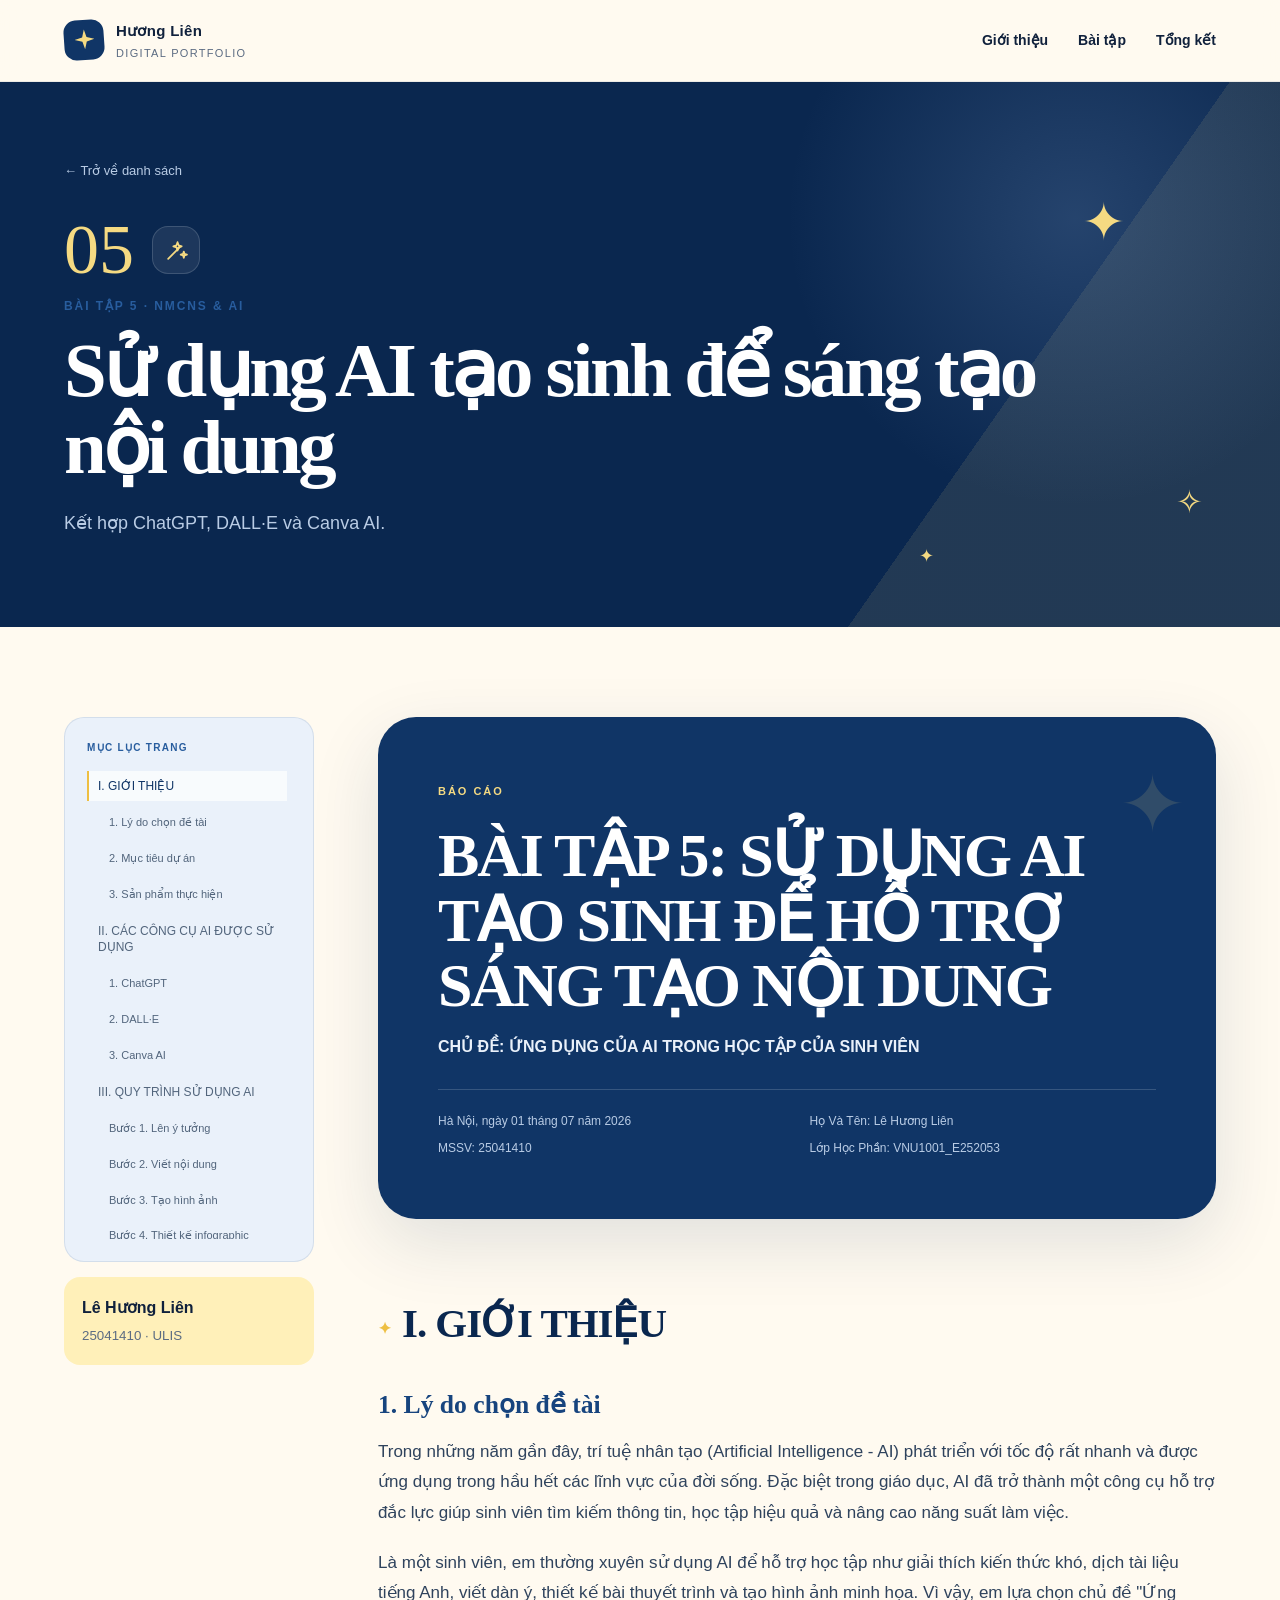
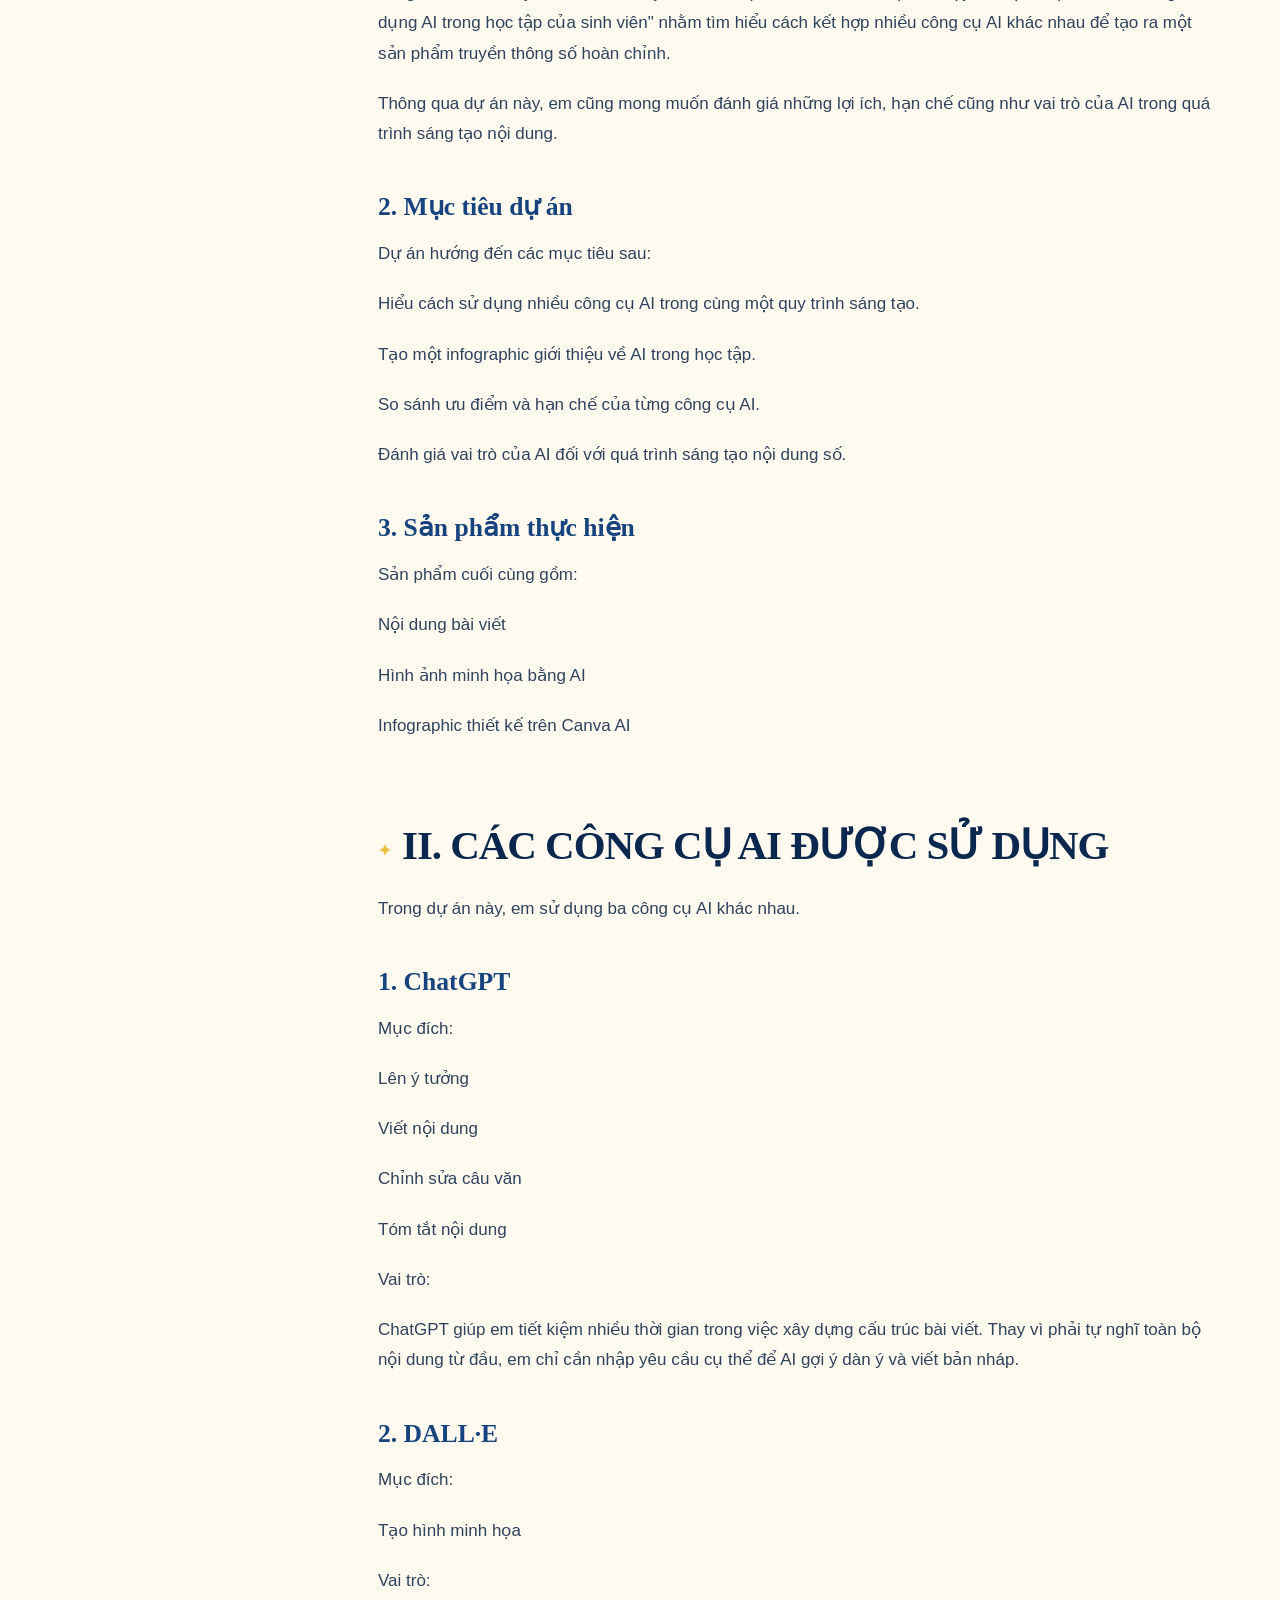
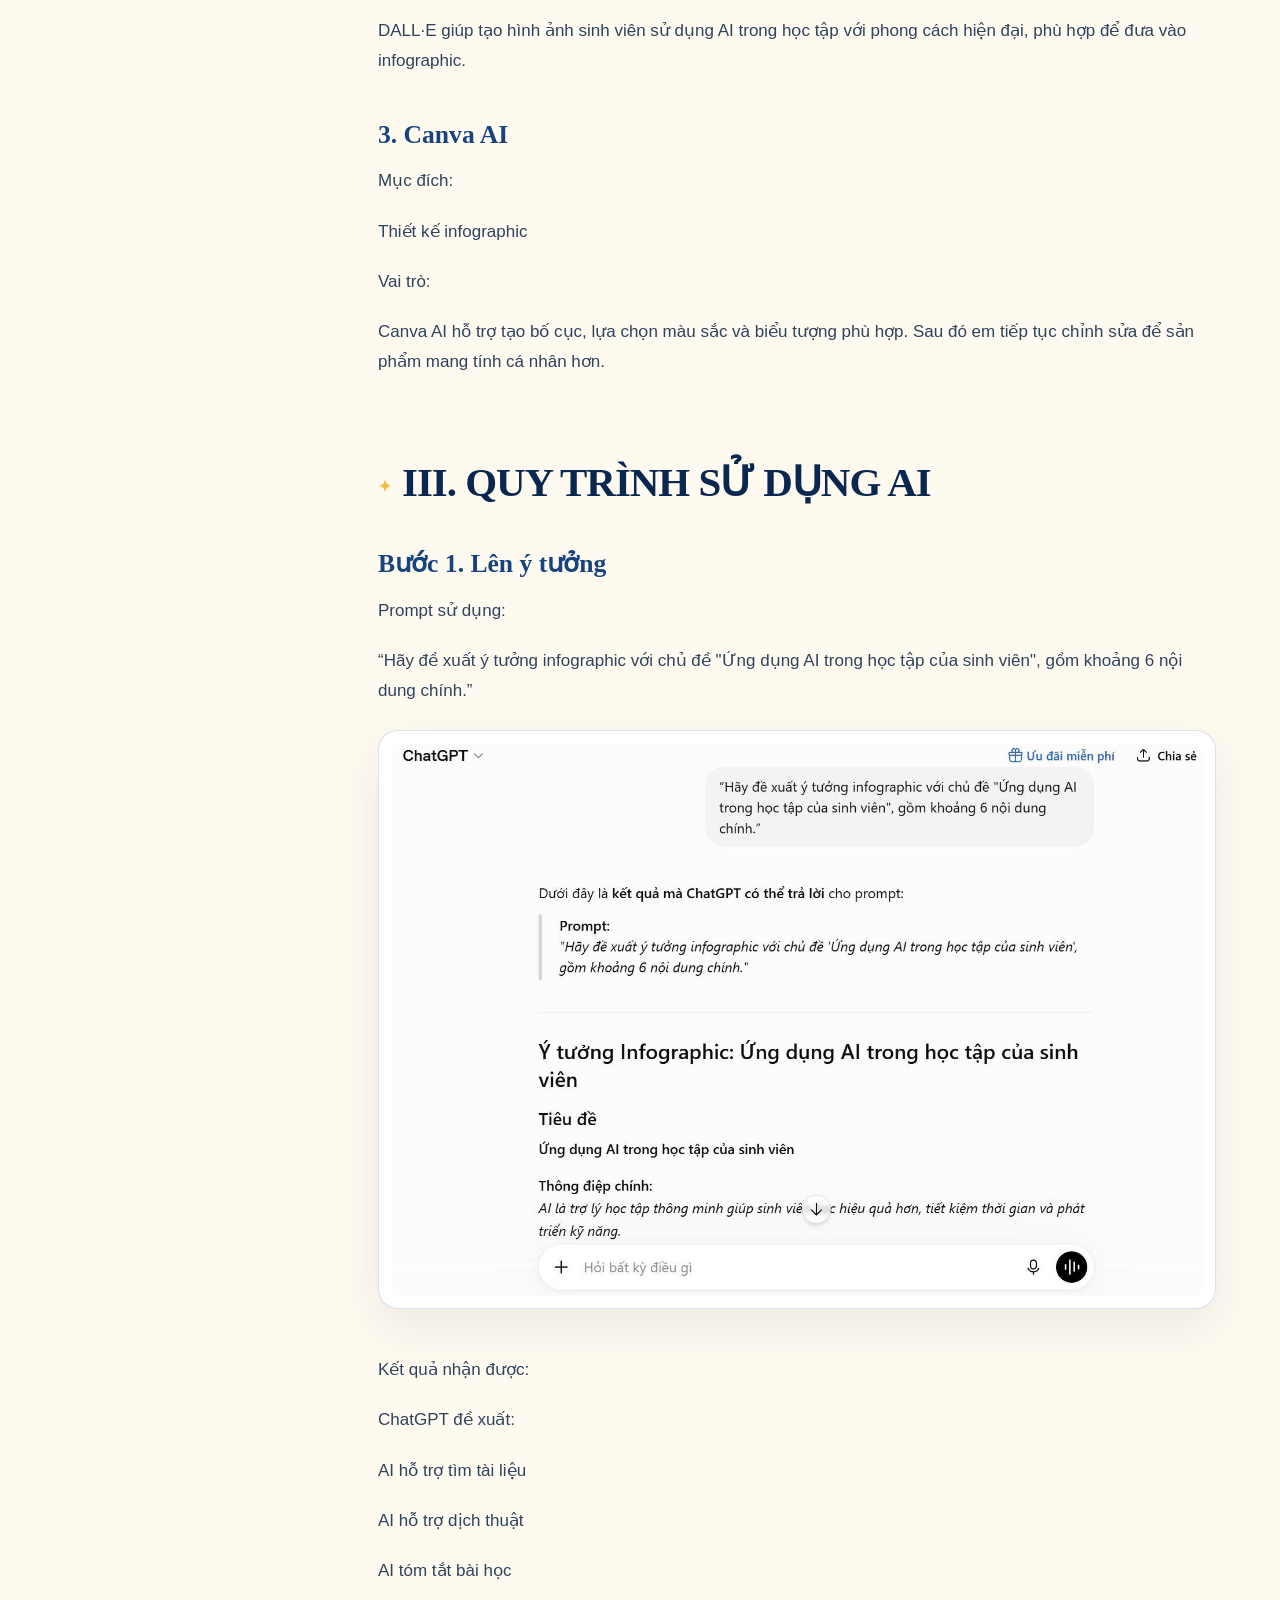
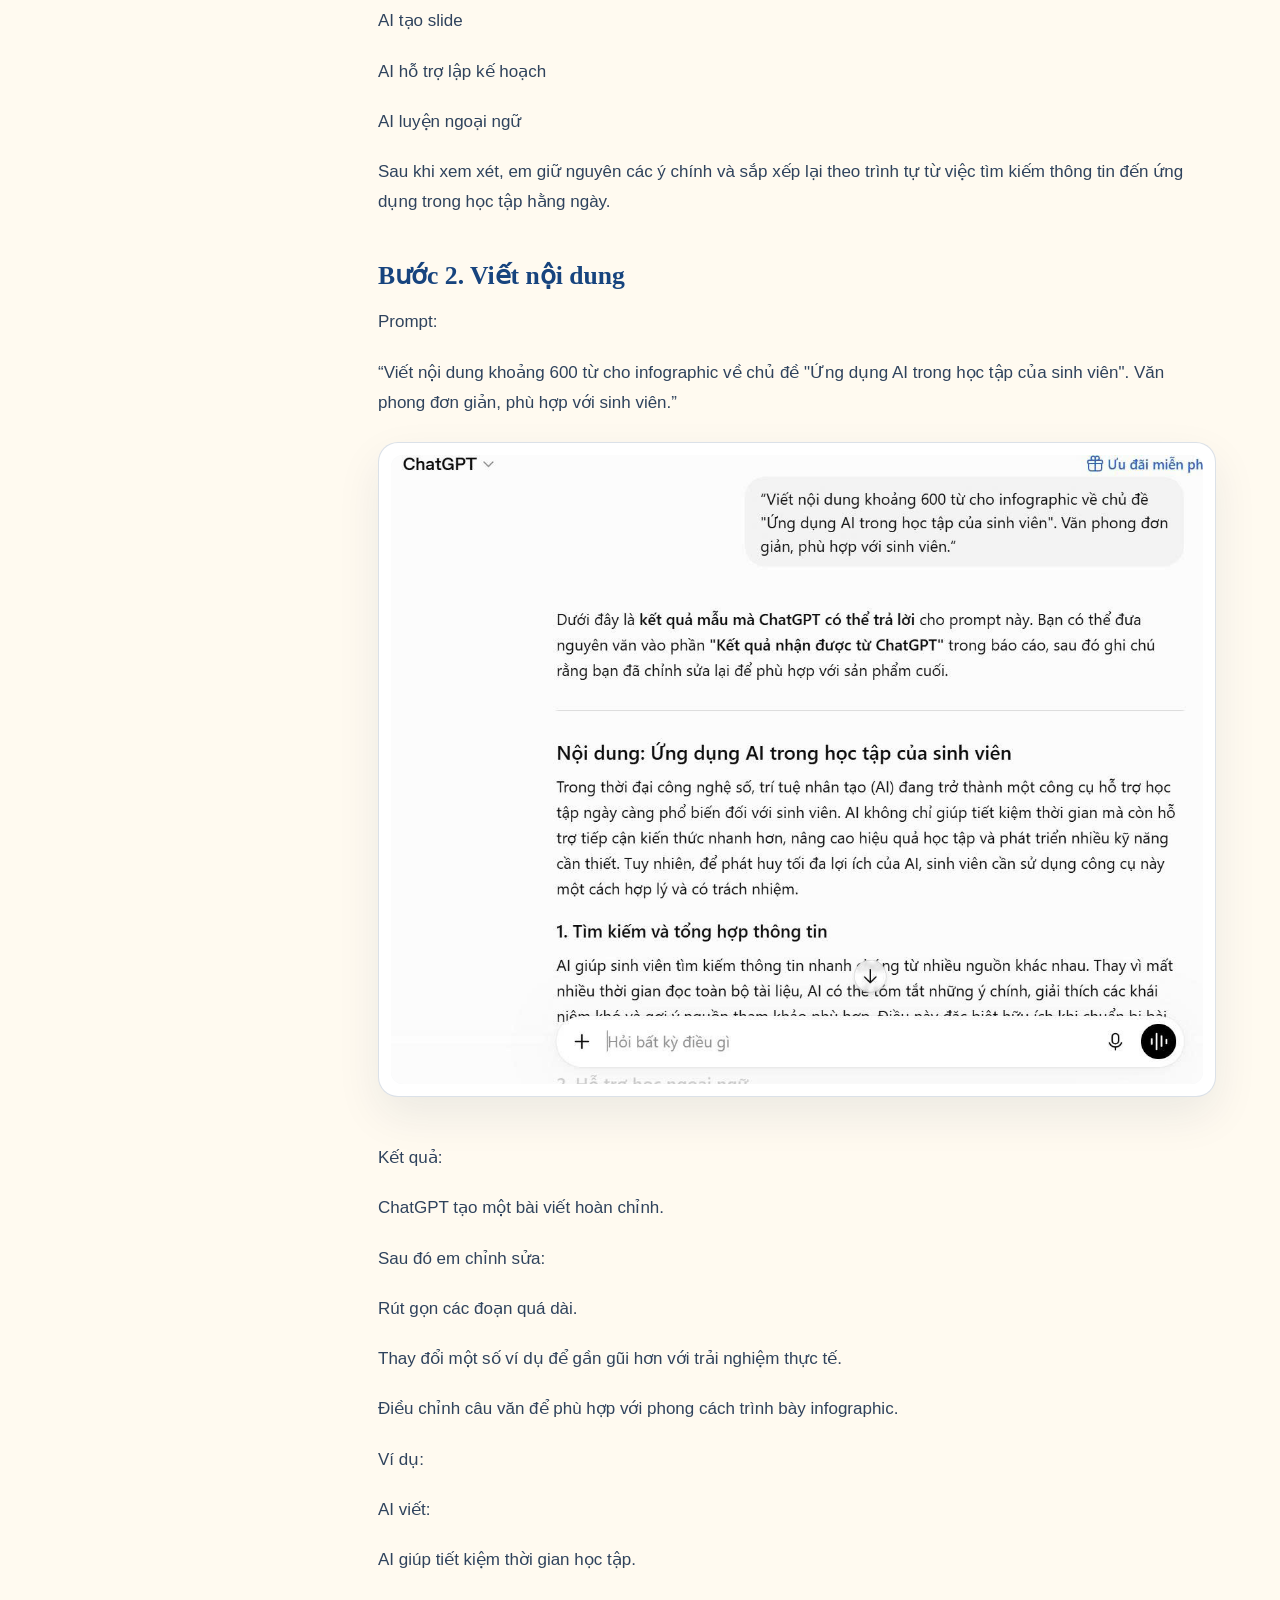
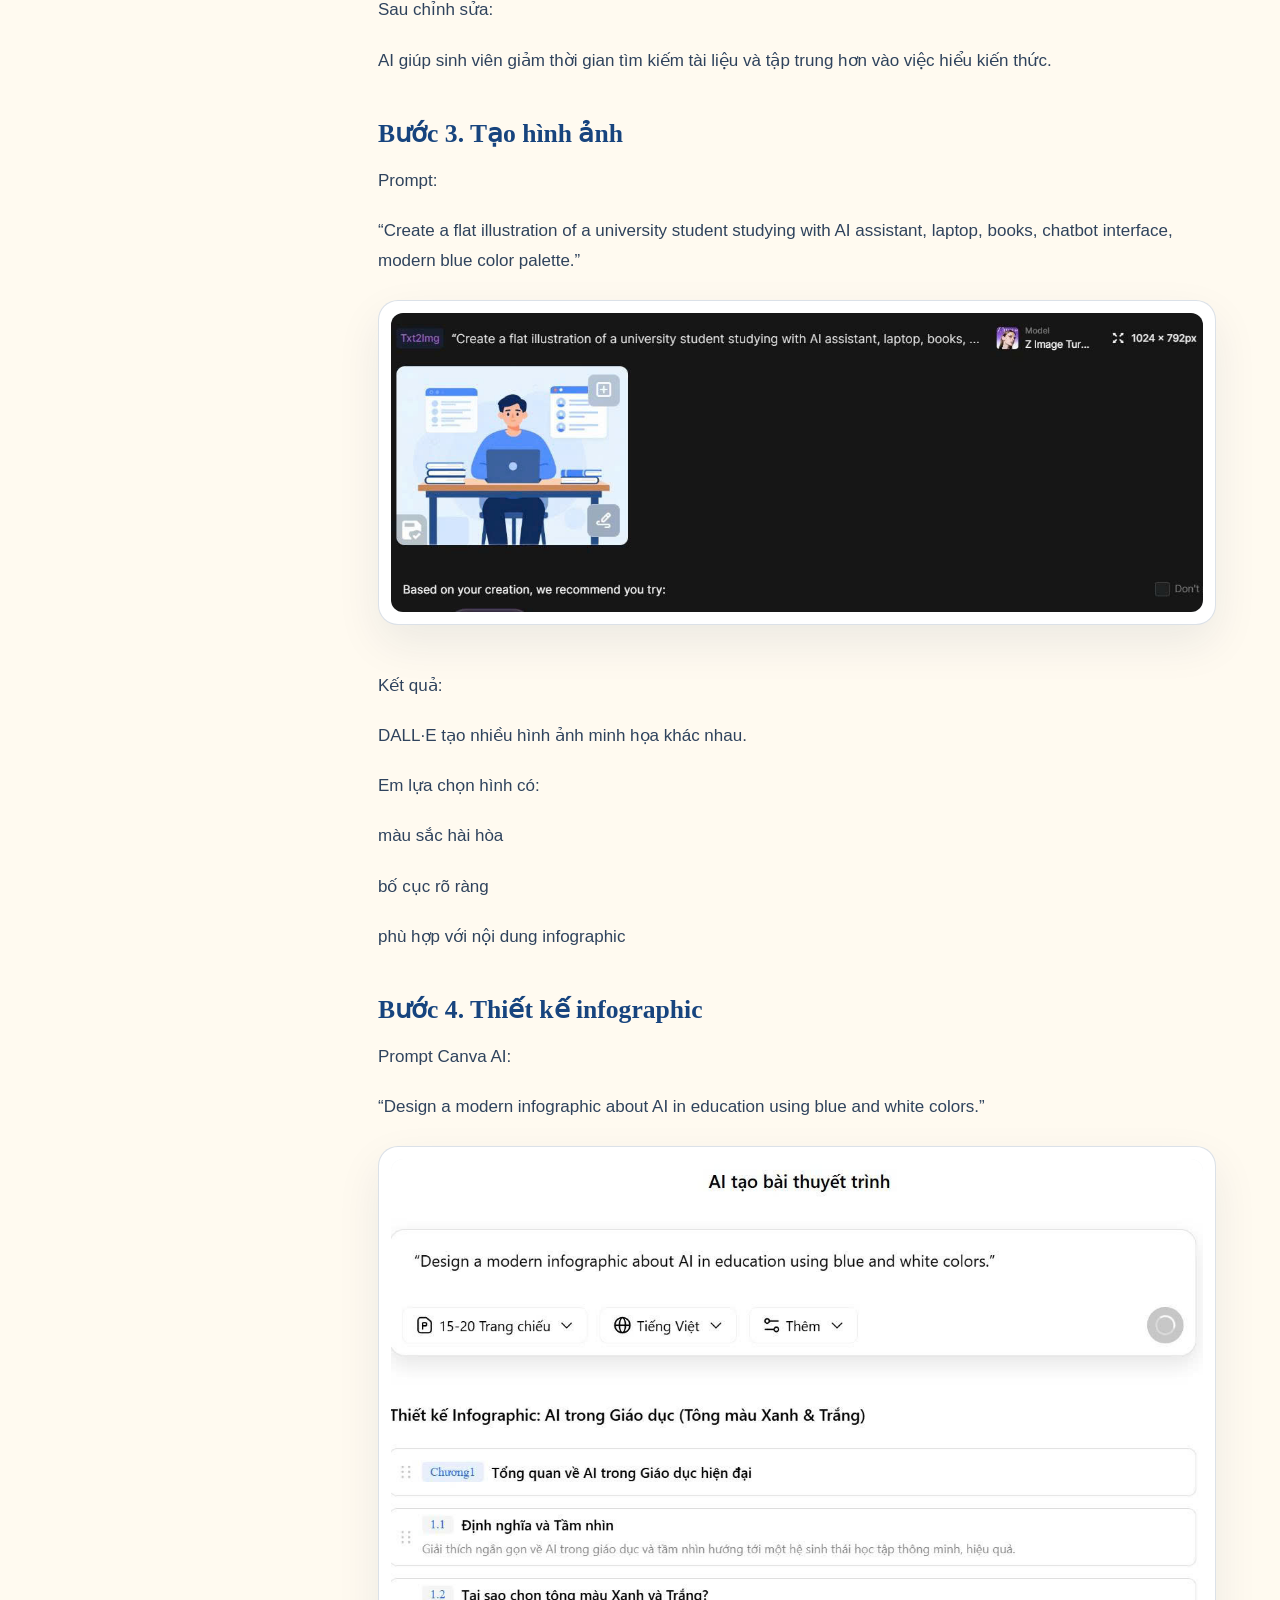
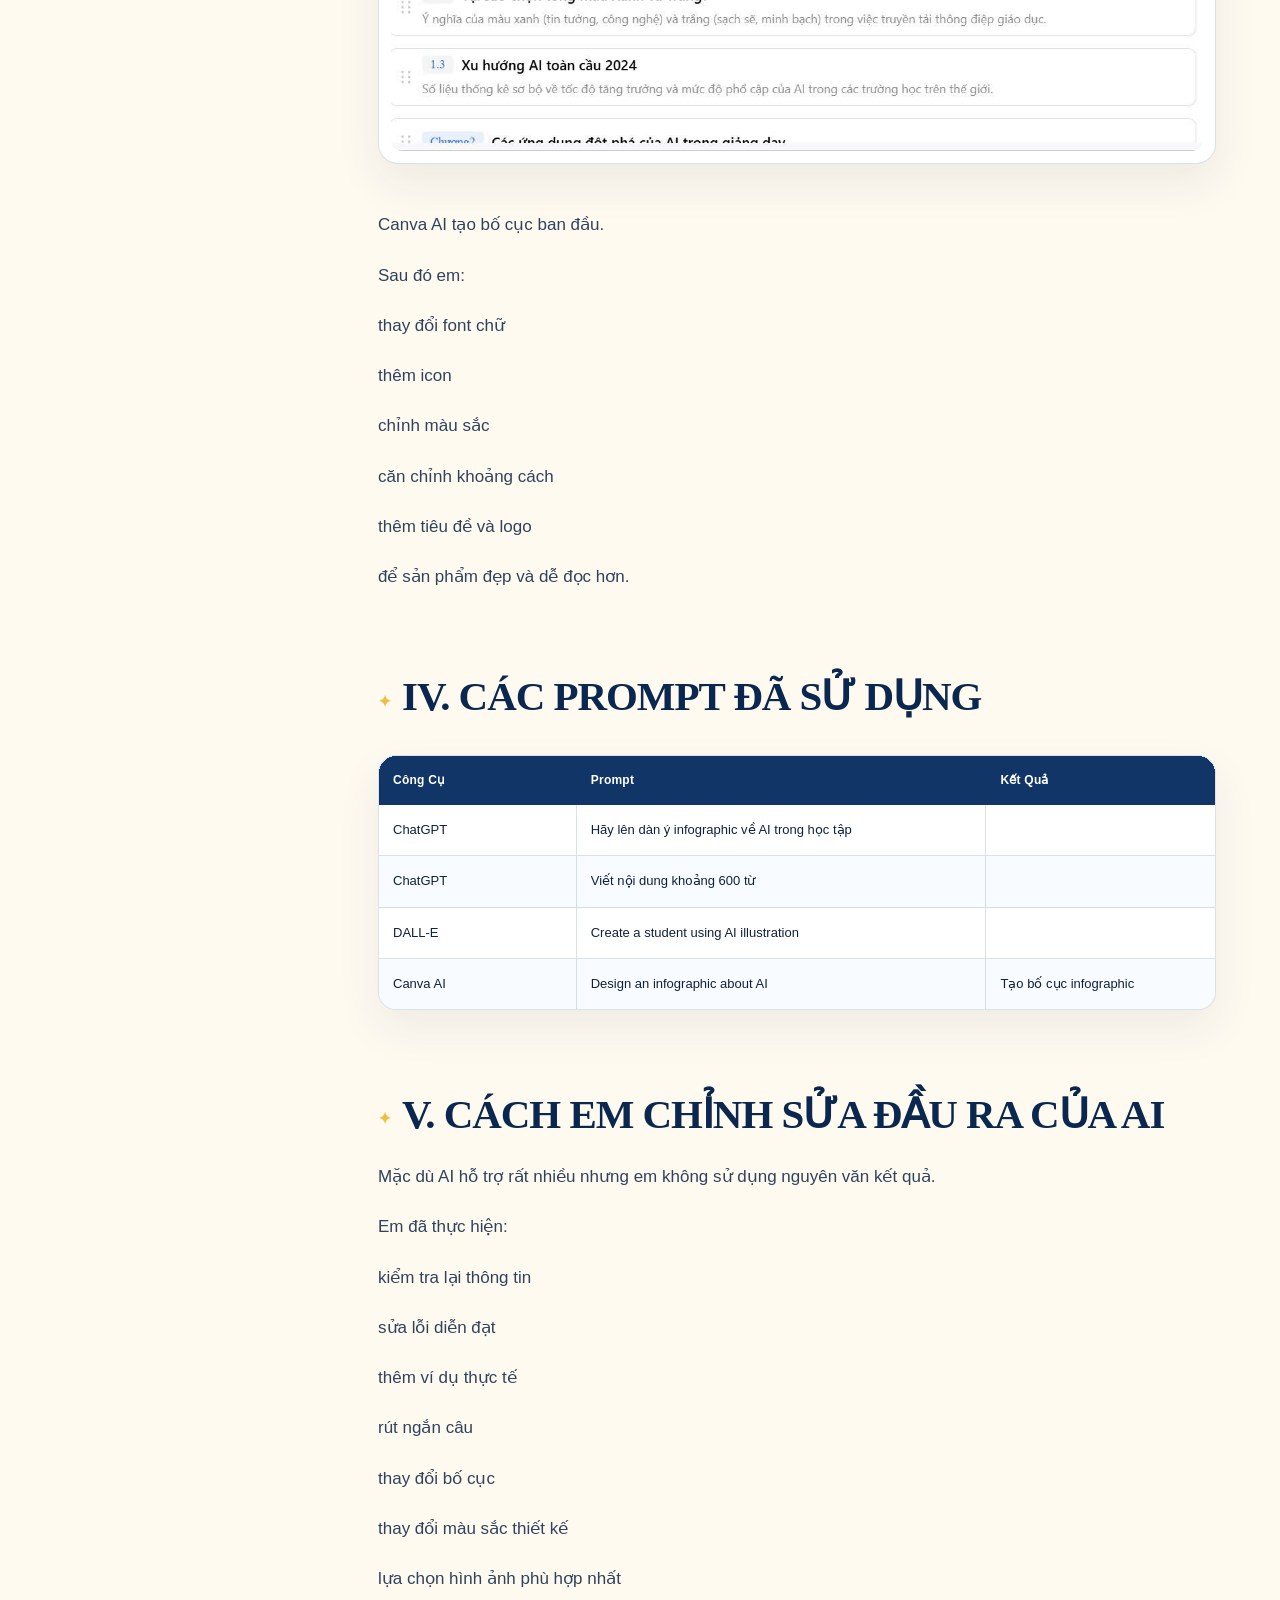
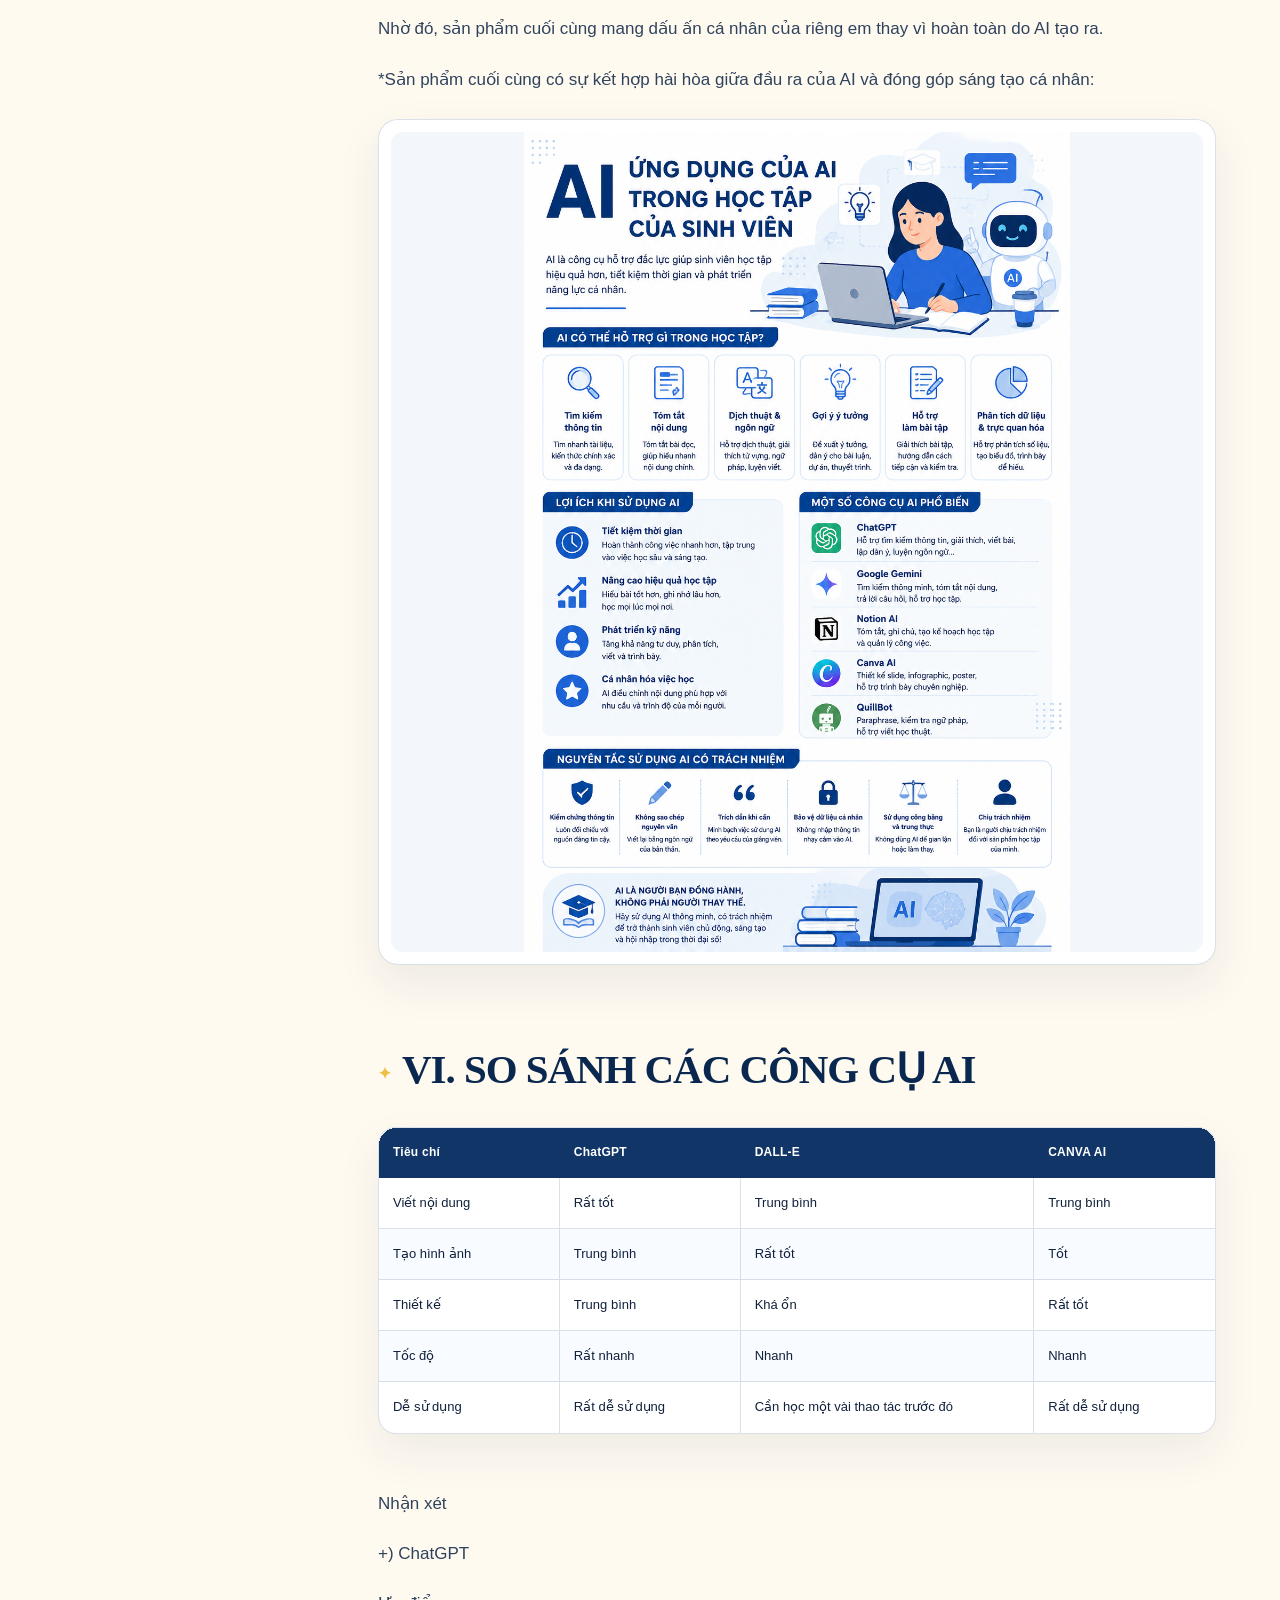
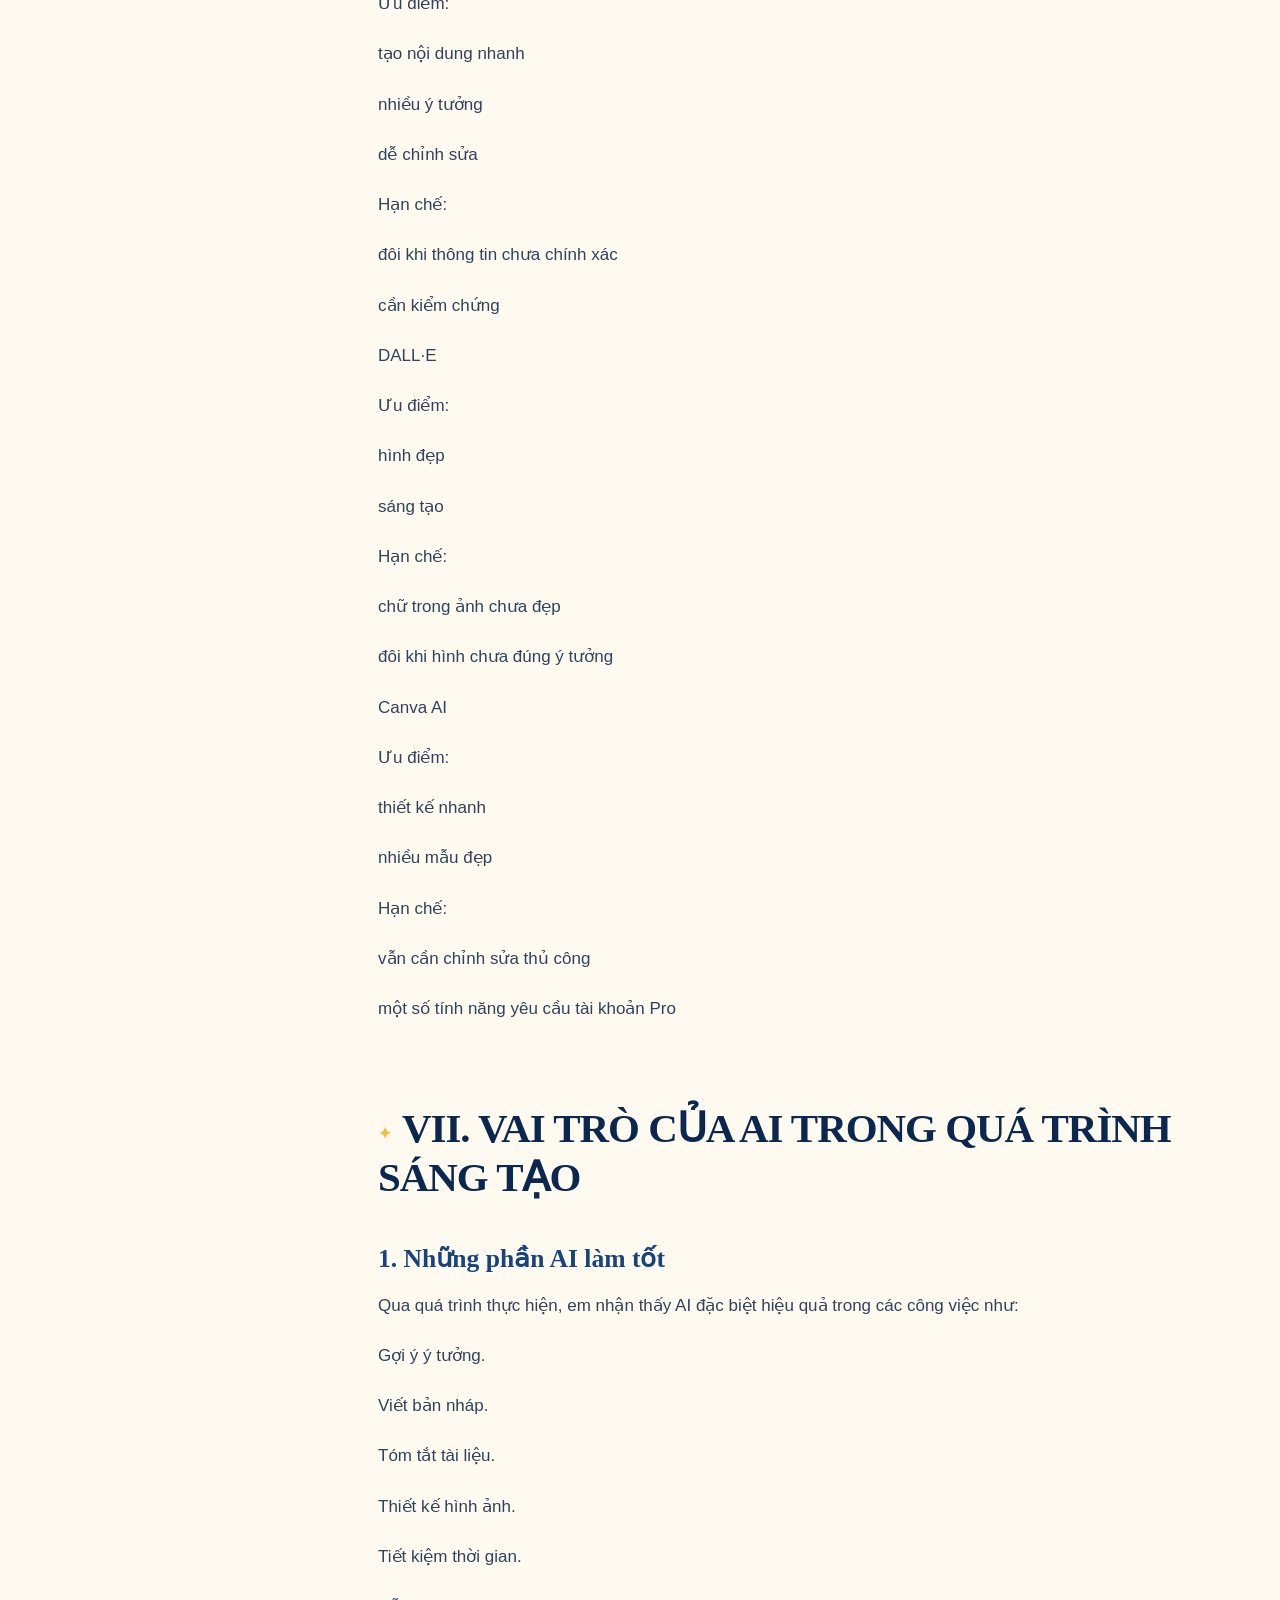
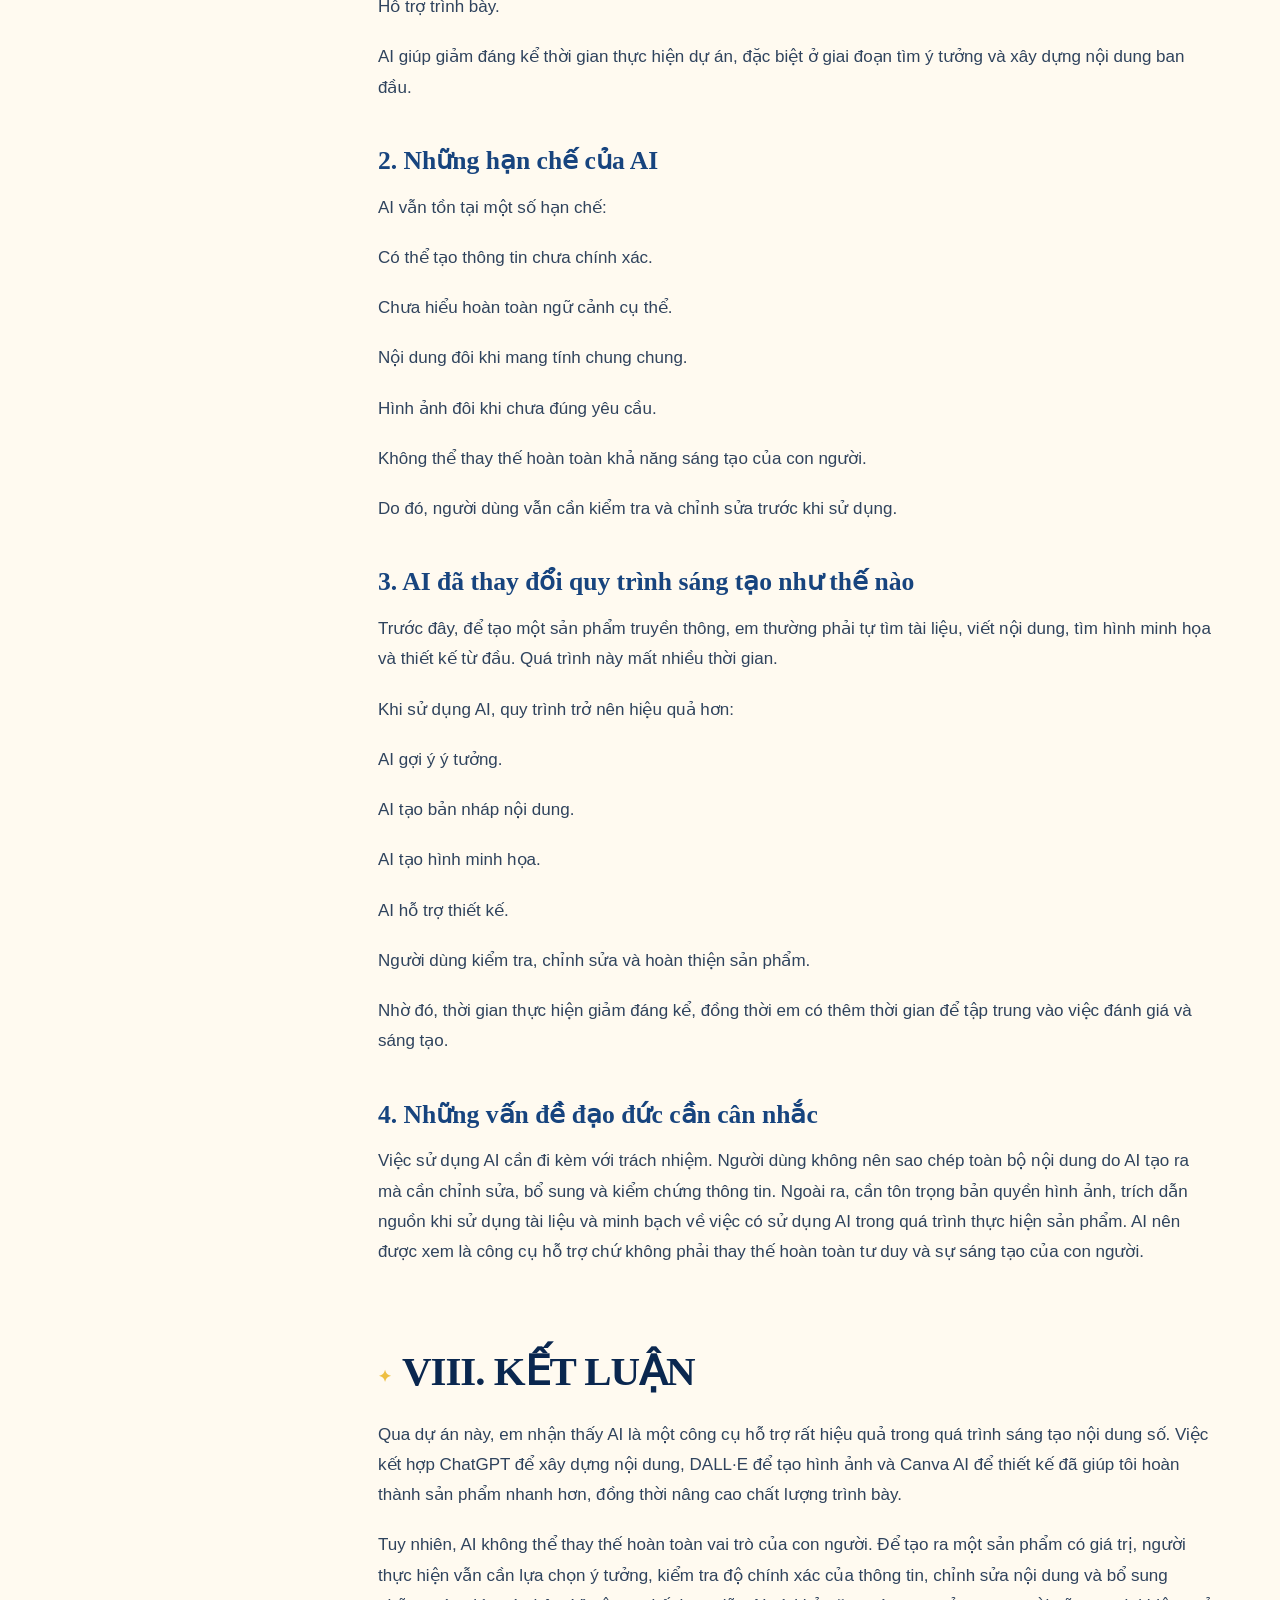
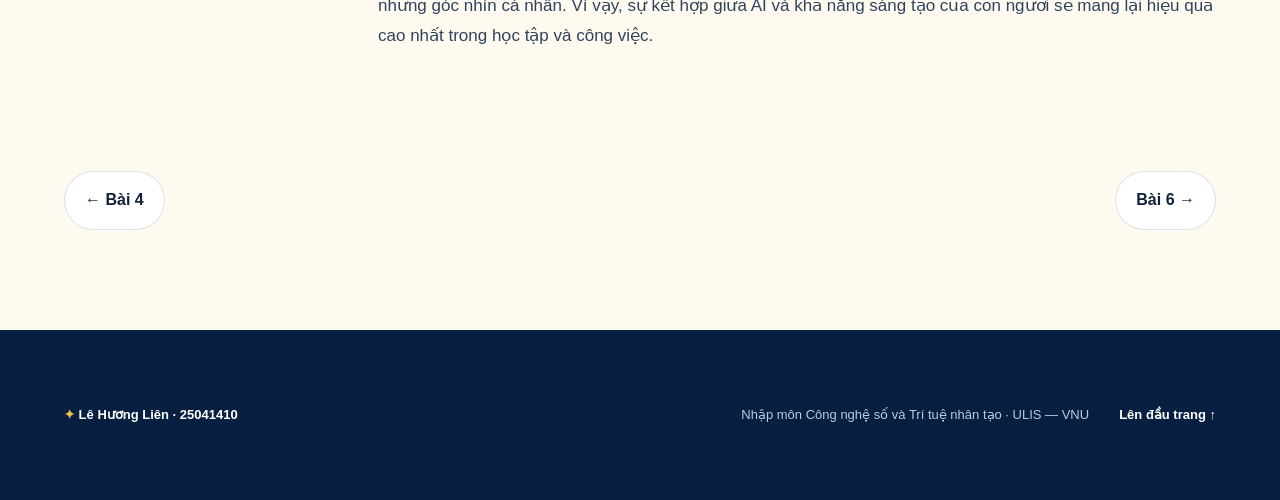
==== bai-5.html @ 641a216c "first commit" ====
<!doctype html>
<html lang="vi">
<head>
  <meta charset="UTF-8">
  <meta name="viewport" content="width=device-width, initial-scale=1.0">
  <meta name="theme-color" content="#123a72">
  <meta name="description" content="Portfolio môn Nhập môn Công nghệ số và Trí tuệ nhân tạo của Lê Hương Liên.">
  <link rel="icon" href="assets/images/favicon.svg" type="image/svg+xml">
  <script>document.documentElement.classList.add("js")</script>
  <link rel="stylesheet" href="assets/css/styles.css">
  <title>Bài 5 · Sử dụng AI tạo sinh để sáng tạo nội dung</title>
</head>
<body id="top" class="assignment-5">
<div class="reading-progress" aria-hidden="true"></div>

<header class="site-header">
  <a class="brand" href="index.html" aria-label="Về trang chủ">
    <span class="brand-mark" aria-hidden="true"><svg viewBox="0 0 48 48"><path d="M24 3 28.2 17.8 43 22l-14.8 4.2L24 41l-4.2-14.8L5 22l14.8-4.2L24 3Z"/><circle cx="24" cy="22" r="4"/></svg></span>
    <span><strong>Hương Liên</strong><small>Digital Portfolio</small></span>
  </a>
  <nav class="main-nav" aria-label="Điều hướng chính">
    <a href="index.html#about">Giới thiệu</a>
    <a href="index.html#assignments">Bài tập</a>
    <a href="index.html#reflection">Tổng kết</a>
  </nav>
  <button class="menu-button" aria-expanded="false" aria-label="Mở menu"><span></span><span></span></button>
</header>

<main class="assignment-page">
  <section class="assignment-hero section-pad">
    <div class="assignment-hero-copy reveal">
      <a class="back-link" href="index.html#assignments">← Trở về danh sách</a>
      <div class="assignment-index"><span>05</span><div class="card-icon"><svg viewBox="0 0 24 24" aria-hidden="true"><path d="m4 20 11-11"/><path d="m13 4 1 3 3 1-3 1-1 3-1-3-3-1 3-1 1-3ZM19 13l.7 2.3L22 16l-2.3.7L19 19l-.7-2.3L16 16l2.3-.7L19 13Z"/></svg></div></div>
      <p class="eyebrow">Bài tập 5 · NMCNS &amp; AI</p>
      <h1>Sử dụng AI tạo sinh để sáng tạo nội dung</h1>
      <p>Kết hợp ChatGPT, DALL·E và Canva AI.</p>
    </div>
    <div class="assignment-decor" aria-hidden="true"><span>✦</span><span>✧</span><span>✦</span></div>
  </section>
  <div class="report-layout section-pad">
    <aside class="report-sidebar reveal">
      <div class="toc-card"><p>Mục lục trang</p><nav class="page-toc" aria-label="Mục lục bài báo cáo"></nav></div>
      <div class="student-card"><span>Lê Hương Liên</span><small>25041410 · ULIS</small></div>
    </aside>
    <article class="report"><header class="report-cover reveal">
<span class="report-eyebrow">BÁO CÁO</span>
<h1>BÀI TẬP 5: SỬ DỤNG AI TẠO SINH ĐỂ HỖ TRỢ SÁNG TẠO NỘI DUNG</h1>
<p class="report-subtitle">CHỦ ĐỀ: ỨNG DỤNG CỦA AI TRONG HỌC TẬP CỦA SINH VIÊN</p>
<div class="report-meta">
<span>Hà Nội, ngày 01 tháng 07 năm 2026</span>
<span>Họ Và Tên: Lê Hương Liên</span>
<span>MSSV: 25041410</span>
<span>Lớp Học Phần: VNU1001_E252053</span>
</div>
</header>
<h2 id="i-gioi-thieu" class="report-heading">I. GIỚI THIỆU</h2>
<h3 id="1-ly-do-chon-e-tai" class="report-heading">1. Lý do chọn đề tài</h3>
<p class="report-paragraph">Trong những năm gần đây, trí tuệ nhân tạo (Artificial Intelligence - AI) phát triển với tốc độ rất nhanh và được ứng dụng trong hầu hết các lĩnh vực của đời sống. Đặc biệt trong giáo dục, AI đã trở thành một công cụ hỗ trợ đắc lực giúp sinh viên tìm kiếm thông tin, học tập hiệu quả và nâng cao năng suất làm việc.</p>
<p class="report-paragraph">Là một sinh viên, em thường xuyên sử dụng AI để hỗ trợ học tập như giải thích kiến thức khó, dịch tài liệu tiếng Anh, viết dàn ý, thiết kế bài thuyết trình và tạo hình ảnh minh họa. Vì vậy, em lựa chọn chủ đề &quot;Ứng dụng AI trong học tập của sinh viên&quot; nhằm tìm hiểu cách kết hợp nhiều công cụ AI khác nhau để tạo ra một sản phẩm truyền thông số hoàn chỉnh.</p>
<p class="report-paragraph">Thông qua dự án này, em cũng mong muốn đánh giá những lợi ích, hạn chế cũng như vai trò của AI trong quá trình sáng tạo nội dung.</p>
<h3 id="2-muc-tieu-du-an" class="report-heading">2. Mục tiêu dự án</h3>
<p class="report-paragraph">Dự án hướng đến các mục tiêu sau:</p>
<p class="report-paragraph">Hiểu cách sử dụng nhiều công cụ AI trong cùng một quy trình sáng tạo.</p>
<p class="report-paragraph">Tạo một infographic giới thiệu về AI trong học tập.</p>
<p class="report-paragraph">So sánh ưu điểm và hạn chế của từng công cụ AI.</p>
<p class="report-paragraph">Đánh giá vai trò của AI đối với quá trình sáng tạo nội dung số.</p>
<h3 id="3-san-pham-thuc-hien" class="report-heading">3. Sản phẩm thực hiện</h3>
<p class="report-paragraph">Sản phẩm cuối cùng gồm:</p>
<p class="report-paragraph">Nội dung bài viết</p>
<p class="report-paragraph">Hình ảnh minh họa bằng AI</p>
<p class="report-paragraph">Infographic thiết kế trên Canva AI</p>
<h2 id="ii-cac-cong-cu-ai-uoc-su-dung" class="report-heading">II. CÁC CÔNG CỤ AI ĐƯỢC SỬ DỤNG</h2>
<p class="report-paragraph">Trong dự án này, em sử dụng ba công cụ AI khác nhau.</p>
<h3 id="1-chatgpt" class="report-heading">1. ChatGPT</h3>
<p class="report-paragraph">Mục đích:</p>
<p class="report-paragraph">Lên ý tưởng</p>
<p class="report-paragraph">Viết nội dung</p>
<p class="report-paragraph">Chỉnh sửa câu văn</p>
<p class="report-paragraph">Tóm tắt nội dung</p>
<p class="report-paragraph">Vai trò:</p>
<p class="report-paragraph">ChatGPT giúp em tiết kiệm nhiều thời gian trong việc xây dựng cấu trúc bài viết. Thay vì phải tự nghĩ toàn bộ nội dung từ đầu, em chỉ cần nhập yêu cầu cụ thể để AI gợi ý dàn ý và viết bản nháp.</p>
<h3 id="2-dall-e" class="report-heading">2. DALL·E</h3>
<p class="report-paragraph">Mục đích:</p>
<p class="report-paragraph">Tạo hình minh họa</p>
<p class="report-paragraph">Vai trò:</p>
<p class="report-paragraph">DALL·E giúp tạo hình ảnh sinh viên sử dụng AI trong học tập với phong cách hiện đại, phù hợp để đưa vào infographic.</p>
<h3 id="3-canva-ai" class="report-heading">3. Canva AI</h3>
<p class="report-paragraph">Mục đích:</p>
<p class="report-paragraph">Thiết kế infographic</p>
<p class="report-paragraph">Vai trò:</p>
<p class="report-paragraph">Canva AI hỗ trợ tạo bố cục, lựa chọn màu sắc và biểu tượng phù hợp. Sau đó em tiếp tục chỉnh sửa để sản phẩm mang tính cá nhân hơn.</p>
<h2 id="iii-quy-trinh-su-dung-ai" class="report-heading">III. QUY TRÌNH SỬ DỤNG AI</h2>
<h3 id="buoc-1-len-y-tuong" class="report-heading">Bước 1. Lên ý tưởng</h3>
<p class="report-paragraph">Prompt sử dụng:</p>
<p class="report-paragraph">“Hãy đề xuất ý tưởng infographic với chủ đề &quot;Ứng dụng AI trong học tập của sinh viên&quot;, gồm khoảng 6 nội dung chính.”</p>
<div class="evidence-gallery single">
<button class="evidence-image" type="button" data-lightbox-src="assets/images/assignments/bai-5/image-01.jpg" aria-label="Mở ảnh minh chứng"><img src="assets/images/assignments/bai-5/image-01.jpg" alt="Minh chứng bài tập 5"></button>
</div>
<p class="report-paragraph">Kết quả nhận được:</p>
<p class="report-paragraph">ChatGPT đề xuất:</p>
<p class="report-paragraph">AI hỗ trợ tìm tài liệu</p>
<p class="report-paragraph">AI hỗ trợ dịch thuật</p>
<p class="report-paragraph">AI tóm tắt bài học</p>
<p class="report-paragraph">AI tạo slide</p>
<p class="report-paragraph">AI hỗ trợ lập kế hoạch</p>
<p class="report-paragraph">AI luyện ngoại ngữ</p>
<p class="report-paragraph">Sau khi xem xét, em giữ nguyên các ý chính và sắp xếp lại theo trình tự từ việc tìm kiếm thông tin đến ứng dụng trong học tập hằng ngày.</p>
<h3 id="buoc-2-viet-noi-dung" class="report-heading">Bước 2. Viết nội dung</h3>
<p class="report-paragraph">Prompt:</p>
<p class="report-paragraph">“Viết nội dung khoảng 600 từ cho infographic về chủ đề &quot;Ứng dụng AI trong học tập của sinh viên&quot;. Văn phong đơn giản, phù hợp với sinh viên.”</p>
<div class="evidence-gallery single">
<button class="evidence-image" type="button" data-lightbox-src="assets/images/assignments/bai-5/image-02.jpg" aria-label="Mở ảnh minh chứng"><img src="assets/images/assignments/bai-5/image-02.jpg" alt="Minh chứng bài tập 5"></button>
</div>
<p class="report-paragraph">Kết quả:</p>
<p class="report-paragraph">ChatGPT tạo một bài viết hoàn chỉnh.</p>
<p class="report-paragraph">Sau đó em chỉnh sửa:</p>
<p class="report-paragraph">Rút gọn các đoạn quá dài.</p>
<p class="report-paragraph">Thay đổi một số ví dụ để gần gũi hơn với trải nghiệm thực tế.</p>
<p class="report-paragraph">Điều chỉnh câu văn để phù hợp với phong cách trình bày infographic.</p>
<p class="report-paragraph">Ví dụ:</p>
<p class="report-paragraph">AI viết:</p>
<p class="report-paragraph">AI giúp tiết kiệm thời gian học tập.</p>
<p class="report-paragraph">Sau chỉnh sửa:</p>
<p class="report-paragraph">AI giúp sinh viên giảm thời gian tìm kiếm tài liệu và tập trung hơn vào việc hiểu kiến thức.</p>
<h3 id="buoc-3-tao-hinh-anh" class="report-heading">Bước 3. Tạo hình ảnh</h3>
<p class="report-paragraph">Prompt:</p>
<p class="report-paragraph">“Create a flat illustration of a university student studying with AI assistant, laptop, books, chatbot interface, modern blue color palette.”</p>
<div class="evidence-gallery single">
<button class="evidence-image" type="button" data-lightbox-src="assets/images/assignments/bai-5/image-03.jpg" aria-label="Mở ảnh minh chứng"><img src="assets/images/assignments/bai-5/image-03.jpg" alt="Minh chứng bài tập 5"></button>
</div>
<p class="report-paragraph">Kết quả:</p>
<p class="report-paragraph">DALL·E tạo nhiều hình ảnh minh họa khác nhau.</p>
<p class="report-paragraph">Em lựa chọn hình có:</p>
<p class="report-paragraph">màu sắc hài hòa</p>
<p class="report-paragraph">bố cục rõ ràng</p>
<p class="report-paragraph">phù hợp với nội dung infographic</p>
<h3 id="buoc-4-thiet-ke-infographic" class="report-heading">Bước 4. Thiết kế infographic</h3>
<p class="report-paragraph">Prompt Canva AI:</p>
<p class="report-paragraph">“Design a modern infographic about AI in education using blue and white colors.”</p>
<div class="evidence-gallery single">
<button class="evidence-image" type="button" data-lightbox-src="assets/images/assignments/bai-5/image-04.jpg" aria-label="Mở ảnh minh chứng"><img src="assets/images/assignments/bai-5/image-04.jpg" alt="Minh chứng bài tập 5"></button>
</div>
<p class="report-paragraph">Canva AI tạo bố cục ban đầu.</p>
<p class="report-paragraph">Sau đó em:</p>
<p class="report-paragraph">thay đổi font chữ</p>
<p class="report-paragraph">thêm icon</p>
<p class="report-paragraph">chỉnh màu sắc</p>
<p class="report-paragraph">căn chỉnh khoảng cách</p>
<p class="report-paragraph">thêm tiêu đề và logo</p>
<p class="report-paragraph">để sản phẩm đẹp và dễ đọc hơn.</p>
<h2 id="iv-cac-prompt-a-su-dung" class="report-heading">IV. CÁC PROMPT ĐÃ SỬ DỤNG</h2>
<div class="table-block" role="region" aria-label="Bảng 1" tabindex="0"><table><thead><tr><th scope="col">Công Cụ</th><th scope="col">Prompt</th><th scope="col">Kết Quả</th></tr></thead><tbody><tr><td>ChatGPT</td><td>Hãy lên dàn ý infographic về AI trong học tập</td><td></td></tr><tr><td>ChatGPT</td><td>Viết nội dung khoảng 600 từ</td><td></td></tr><tr><td>DALL-E</td><td>Create a student using AI illustration</td><td></td></tr><tr><td>Canva AI</td><td>Design an infographic about AI</td><td>Tạo bố cục infographic</td></tr></tbody></table></div>
<h2 id="v-cach-em-chinh-sua-au-ra-cua-ai" class="report-heading">V. CÁCH EM CHỈNH SỬA ĐẦU RA CỦA AI</h2>
<p class="report-paragraph">Mặc dù AI hỗ trợ rất nhiều nhưng em không sử dụng nguyên văn kết quả.</p>
<p class="report-paragraph">Em đã thực hiện:</p>
<p class="report-paragraph">kiểm tra lại thông tin</p>
<p class="report-paragraph">sửa lỗi diễn đạt</p>
<p class="report-paragraph">thêm ví dụ thực tế</p>
<p class="report-paragraph">rút ngắn câu</p>
<p class="report-paragraph">thay đổi bố cục</p>
<p class="report-paragraph">thay đổi màu sắc thiết kế</p>
<p class="report-paragraph">lựa chọn hình ảnh phù hợp nhất</p>
<p class="report-paragraph">Nhờ đó, sản phẩm cuối cùng mang dấu ấn cá nhân của riêng em thay vì hoàn toàn do AI tạo ra.</p>
<p class="report-paragraph">*Sản phẩm cuối cùng có sự kết hợp hài hòa giữa đầu ra của AI và đóng góp sáng tạo cá nhân:</p>
<div class="evidence-gallery single">
<button class="evidence-image" type="button" data-lightbox-src="assets/images/assignments/bai-5/image-05.png" aria-label="Mở ảnh minh chứng"><img src="assets/images/assignments/bai-5/image-05.png" alt="Minh chứng bài tập 5"></button>
</div>
<h2 id="vi-so-sanh-cac-cong-cu-ai" class="report-heading">VI. SO SÁNH CÁC CÔNG CỤ AI</h2>
<div class="table-block" role="region" aria-label="Bảng 2" tabindex="0"><table><thead><tr><th scope="col">Tiêu chí</th><th scope="col">ChatGPT</th><th scope="col">DALL-E</th><th scope="col">CANVA AI</th></tr></thead><tbody><tr><td>Viết nội dung</td><td>Rất tốt</td><td>Trung bình</td><td>Trung bình</td></tr><tr><td>Tạo hình ảnh</td><td>Trung bình</td><td>Rất tốt</td><td>Tốt</td></tr><tr><td>Thiết kế</td><td>Trung bình</td><td>Khá ổn</td><td>Rất tốt</td></tr><tr><td>Tốc độ</td><td>Rất nhanh</td><td>Nhanh</td><td>Nhanh</td></tr><tr><td>Dễ sử dụng</td><td>Rất dễ sử dụng</td><td>Cần học một vài thao tác trước đó</td><td>Rất dễ sử dụng</td></tr></tbody></table></div>
<p class="report-paragraph">Nhận xét</p>
<p class="report-paragraph">+) ChatGPT</p>
<p class="report-paragraph">Ưu điểm:</p>
<p class="report-paragraph">tạo nội dung nhanh</p>
<p class="report-paragraph">nhiều ý tưởng</p>
<p class="report-paragraph">dễ chỉnh sửa</p>
<p class="report-paragraph">Hạn chế:</p>
<p class="report-paragraph">đôi khi thông tin chưa chính xác</p>
<p class="report-paragraph">cần kiểm chứng</p>
<p class="report-paragraph">DALL·E</p>
<p class="report-paragraph">Ưu điểm:</p>
<p class="report-paragraph">hình đẹp</p>
<p class="report-paragraph">sáng tạo</p>
<p class="report-paragraph">Hạn chế:</p>
<p class="report-paragraph">chữ trong ảnh chưa đẹp</p>
<p class="report-paragraph">đôi khi hình chưa đúng ý tưởng</p>
<p class="report-paragraph">Canva AI</p>
<p class="report-paragraph">Ưu điểm:</p>
<p class="report-paragraph">thiết kế nhanh</p>
<p class="report-paragraph">nhiều mẫu đẹp</p>
<p class="report-paragraph">Hạn chế:</p>
<p class="report-paragraph">vẫn cần chỉnh sửa thủ công</p>
<p class="report-paragraph">một số tính năng yêu cầu tài khoản Pro</p>
<h2 id="vii-vai-tro-cua-ai-trong-qua-trinh-sang-tao" class="report-heading">VII. VAI TRÒ CỦA AI TRONG QUÁ TRÌNH SÁNG TẠO</h2>
<h3 id="1-nhung-phan-ai-lam-tot" class="report-heading">1. Những phần AI làm tốt</h3>
<p class="report-paragraph">Qua quá trình thực hiện, em nhận thấy AI đặc biệt hiệu quả trong các công việc như:</p>
<p class="report-paragraph">Gợi ý ý tưởng.</p>
<p class="report-paragraph">Viết bản nháp.</p>
<p class="report-paragraph">Tóm tắt tài liệu.</p>
<p class="report-paragraph">Thiết kế hình ảnh.</p>
<p class="report-paragraph">Tiết kiệm thời gian.</p>
<p class="report-paragraph">Hỗ trợ trình bày.</p>
<p class="report-paragraph">AI giúp giảm đáng kể thời gian thực hiện dự án, đặc biệt ở giai đoạn tìm ý tưởng và xây dựng nội dung ban đầu.</p>
<h3 id="2-nhung-han-che-cua-ai" class="report-heading">2. Những hạn chế của AI</h3>
<p class="report-paragraph">AI vẫn tồn tại một số hạn chế:</p>
<p class="report-paragraph">Có thể tạo thông tin chưa chính xác.</p>
<p class="report-paragraph">Chưa hiểu hoàn toàn ngữ cảnh cụ thể.</p>
<p class="report-paragraph">Nội dung đôi khi mang tính chung chung.</p>
<p class="report-paragraph">Hình ảnh đôi khi chưa đúng yêu cầu.</p>
<p class="report-paragraph">Không thể thay thế hoàn toàn khả năng sáng tạo của con người.</p>
<p class="report-paragraph">Do đó, người dùng vẫn cần kiểm tra và chỉnh sửa trước khi sử dụng.</p>
<h3 id="3-ai-a-thay-oi-quy-trinh-sang-tao-nhu-the-nao" class="report-heading">3. AI đã thay đổi quy trình sáng tạo như thế nào</h3>
<p class="report-paragraph">Trước đây, để tạo một sản phẩm truyền thông, em thường phải tự tìm tài liệu, viết nội dung, tìm hình minh họa và thiết kế từ đầu. Quá trình này mất nhiều thời gian.</p>
<p class="report-paragraph">Khi sử dụng AI, quy trình trở nên hiệu quả hơn:</p>
<p class="report-paragraph">AI gợi ý ý tưởng.</p>
<p class="report-paragraph">AI tạo bản nháp nội dung.</p>
<p class="report-paragraph">AI tạo hình minh họa.</p>
<p class="report-paragraph">AI hỗ trợ thiết kế.</p>
<p class="report-paragraph">Người dùng kiểm tra, chỉnh sửa và hoàn thiện sản phẩm.</p>
<p class="report-paragraph">Nhờ đó, thời gian thực hiện giảm đáng kể, đồng thời em có thêm thời gian để tập trung vào việc đánh giá và sáng tạo.</p>
<h3 id="4-nhung-van-e-ao-uc-can-can-nhac" class="report-heading">4. Những vấn đề đạo đức cần cân nhắc</h3>
<p class="report-paragraph">Việc sử dụng AI cần đi kèm với trách nhiệm. Người dùng không nên sao chép toàn bộ nội dung do AI tạo ra mà cần chỉnh sửa, bổ sung và kiểm chứng thông tin. Ngoài ra, cần tôn trọng bản quyền hình ảnh, trích dẫn nguồn khi sử dụng tài liệu và minh bạch về việc có sử dụng AI trong quá trình thực hiện sản phẩm. AI nên được xem là công cụ hỗ trợ chứ không phải thay thế hoàn toàn tư duy và sự sáng tạo của con người.</p>
<h2 id="viii-ket-luan" class="report-heading">VIII. KẾT LUẬN</h2>
<p class="report-paragraph">Qua dự án này, em nhận thấy AI là một công cụ hỗ trợ rất hiệu quả trong quá trình sáng tạo nội dung số. Việc kết hợp ChatGPT để xây dựng nội dung, DALL·E để tạo hình ảnh và Canva AI để thiết kế đã giúp tôi hoàn thành sản phẩm nhanh hơn, đồng thời nâng cao chất lượng trình bày.</p>
<p class="report-paragraph">Tuy nhiên, AI không thể thay thế hoàn toàn vai trò của con người. Để tạo ra một sản phẩm có giá trị, người thực hiện vẫn cần lựa chọn ý tưởng, kiểm tra độ chính xác của thông tin, chỉnh sửa nội dung và bổ sung những góc nhìn cá nhân. Vì vậy, sự kết hợp giữa AI và khả năng sáng tạo của con người sẽ mang lại hiệu quả cao nhất trong học tập và công việc.</p></article>
  </div>
  <nav class="assignment-pagination section-pad" aria-label="Chuyển bài"><a href="bai-4.html">← Bài 4</a><a href="bai-6.html">Bài 6 →</a></nav>
</main>

<footer class="site-footer">
  <div><span class="mini-star">✦</span> Lê Hương Liên · 25041410</div>
  <p>Nhập môn Công nghệ số và Trí tuệ nhân tạo · ULIS — VNU</p>
  <a href="#top">Lên đầu trang ↑</a>
</footer>
<div class="lightbox" aria-hidden="true"><button type="button" class="lightbox-close" aria-label="Đóng ảnh">×</button><img alt="Ảnh minh chứng phóng to"></div>
<script src="assets/js/main.js"></script>

</body>
</html>
---- assets/css/styles.css ----
:root {
  --blue-950:#0a274f; --blue-900:#103566; --blue-800:#17447e; --blue-700:#285d9e;
  --blue-500:#7799c7; --blue-300:#b9cce5; --blue-100:#eaf1fa;
  --yellow-500:#eebf42; --yellow-300:#f5da82; --yellow-150:#fff0b9;
  --cream:#fffaf0; --paper:#fffdf8; --white:#fff; --ink:#10213c; --muted:#5b6b82;
  --line:rgba(16,53,102,.15); --shadow:0 24px 70px rgba(10,39,79,.12);
  --radius-sm:14px; --radius-md:24px; --radius-lg:38px;
  --sans:"Segoe UI","Noto Sans",Arial,sans-serif;
  --serif:"Noto Serif",Georgia,"Times New Roman",serif;
}
*{box-sizing:border-box} html{scroll-behavior:smooth} body{margin:0;background:var(--cream);color:var(--ink);font-family:var(--sans);font-size:16px;line-height:1.65;-webkit-font-smoothing:antialiased;overflow-x:hidden} img{max-width:100%;display:block} a{color:inherit;text-decoration:none} button{font:inherit} ::selection{background:var(--yellow-300);color:var(--blue-950)}
.reading-progress{position:fixed;inset:0 auto auto 0;height:3px;width:0;background:var(--yellow-500);z-index:200;box-shadow:0 0 16px rgba(238,191,66,.6)}
.section-pad{padding-left:max(5vw,24px);padding-right:max(5vw,24px)}
.site-header{height:82px;display:flex;align-items:center;justify-content:space-between;padding:0 max(5vw,24px);position:relative;z-index:100;background:rgba(255,250,240,.88);border-bottom:1px solid rgba(16,53,102,.08);backdrop-filter:blur(14px)}
.brand{display:flex;align-items:center;gap:12px}.brand-mark{width:40px;height:40px;display:grid;place-items:center;background:var(--blue-900);border-radius:12px;transform:rotate(-4deg)}.brand-mark svg{width:25px;fill:var(--yellow-300);stroke:none}.brand strong,.brand small{display:block}.brand strong{font-size:15px;letter-spacing:.02em}.brand small{font-size:11px;color:var(--muted);text-transform:uppercase;letter-spacing:.12em}
.main-nav{display:flex;align-items:center;gap:30px;font-size:14px;font-weight:650}.main-nav a{position:relative}.main-nav a:after{content:"";position:absolute;left:0;right:100%;bottom:-7px;height:2px;background:var(--yellow-500);transition:.25s}.main-nav a:hover:after{right:0}.menu-button{display:none;border:0;background:none;width:42px;height:42px;padding:8px}.menu-button span{display:block;height:2px;background:var(--blue-900);margin:8px 0}
.hero{min-height:calc(100vh - 82px);display:grid;grid-template-columns:minmax(0,1.05fr) minmax(360px,.75fr);align-items:center;gap:7vw;padding-top:70px;padding-bottom:70px;background:linear-gradient(120deg,var(--cream) 0 68%,var(--blue-100) 68%);position:relative;isolation:isolate}.hero:before{content:"";position:absolute;inset:0;z-index:-2;background-image:radial-gradient(circle at 16% 18%,rgba(238,191,66,.15) 0 3px,transparent 4px),radial-gradient(circle at 42% 76%,rgba(40,93,158,.14) 0 2px,transparent 3px);background-size:145px 145px,110px 110px}.kicker,.eyebrow{text-transform:uppercase;letter-spacing:.16em;font-size:12px;font-weight:750;color:var(--blue-700)}.kicker{display:flex;align-items:center;gap:10px}.kicker span{width:34px;height:2px;background:var(--yellow-500)}
.hero h1{font-family:var(--serif);font-size:clamp(54px,7vw,104px);line-height:.94;letter-spacing:-.055em;margin:26px 0 28px;max-width:830px}.hero h1 em{color:var(--blue-700);font-style:italic;position:relative;white-space:nowrap}.hero h1 em:after{content:"";position:absolute;left:3%;right:0;bottom:-8px;height:13px;border-top:4px solid var(--yellow-500);border-radius:50%;transform:rotate(-2deg)}.hero-lead{font-size:clamp(17px,1.45vw,21px);color:#3d4f68;max-width:670px}.hero-actions{display:flex;align-items:center;gap:20px;margin-top:34px;flex-wrap:wrap}.button{display:inline-flex;align-items:center;justify-content:center;gap:10px;border-radius:999px;padding:14px 22px;font-weight:720;font-size:14px;transition:.25s ease}.button.primary{background:var(--blue-900);color:white;box-shadow:0 12px 30px rgba(16,53,102,.2)}.button.primary:hover{transform:translateY(-3px);background:var(--blue-800)}.button.text{padding-left:4px}.button.text:hover{color:var(--blue-700)}.hero-meta{display:flex;gap:25px;margin-top:36px;color:var(--muted);font-size:12px;text-transform:uppercase;letter-spacing:.08em;flex-wrap:wrap}
.hero-visual{position:relative;min-height:650px;display:grid;place-items:center}.photo-frame{background:white;border:1px solid rgba(16,53,102,.12);box-shadow:var(--shadow);overflow:hidden}.hero-photo{width:min(100%,475px);aspect-ratio:3/4;border-radius:190px 190px 30px 30px;padding:12px;transform:rotate(2.3deg);position:relative}.hero-photo:before{content:"";position:absolute;inset:4px;border:2px solid var(--yellow-300);border-radius:185px 185px 26px 26px;z-index:2;pointer-events:none}.hero-photo img{width:100%;height:100%;object-fit:cover;object-position:center 32%;border-radius:178px 178px 22px 22px}.orbit-label{position:absolute;left:-24px;top:15%;background:var(--yellow-300);padding:11px 18px;border-radius:999px;font-size:13px;font-weight:800;transform:rotate(-7deg);box-shadow:0 10px 25px rgba(10,39,79,.12)}.orbit-label span{color:var(--blue-800)}.hero-note{position:absolute;right:-18px;bottom:17%;background:var(--blue-900);color:white;padding:15px 17px;border-radius:14px;font-weight:700;transform:rotate(5deg);line-height:1.3}.hero-note small{font-weight:400;color:var(--blue-300)}
.constellation{position:absolute;width:230px;height:200px;left:47%;top:10%;z-index:-1}.constellation:before,.constellation:after{content:"";position:absolute;border-top:1px solid rgba(40,93,158,.35);width:180px;transform:rotate(28deg);top:90px;left:10px}.constellation:after{width:120px;transform:rotate(-18deg);top:118px;left:80px}.constellation i{position:absolute;width:9px;height:9px;background:var(--yellow-500);clip-path:polygon(50% 0,61% 38%,100% 50%,61% 62%,50% 100%,39% 62%,0 50%,39% 38%)}.constellation i:nth-child(1){left:8px;top:55px}.constellation i:nth-child(2){left:78px;top:110px}.constellation i:nth-child(3){right:15px;top:70px}.constellation i:nth-child(4){left:128px;top:20px}.constellation i:nth-child(5){right:35px;bottom:10px}
.section-label{display:flex;align-items:center;gap:14px;min-width:140px}.section-label span{font-family:var(--serif);font-size:18px;color:var(--yellow-500);font-weight:800}.section-label p{text-transform:uppercase;font-size:11px;letter-spacing:.18em;font-weight:750;margin:0}.section-label:after{content:"";height:1px;background:var(--line);width:70px}
.about{padding-top:120px;padding-bottom:140px}.about-grid{display:grid;grid-template-columns:minmax(0,.9fr) minmax(0,1fr);gap:9vw;align-items:center;margin-top:55px}.photo-collage{position:relative;min-height:660px}.photo-collage figure{margin:0;position:absolute;padding:10px;border-radius:22px}.photo-collage img{width:100%;height:100%;object-fit:cover;border-radius:15px}.photo-collage figcaption{position:absolute;background:var(--paper);font-size:11px;text-transform:uppercase;letter-spacing:.12em;font-weight:720;padding:8px 11px;border:1px solid var(--line)}.campus{width:68%;aspect-ratio:4/5;left:0;top:10px;transform:rotate(-4deg)}.campus img{object-position:50% 50%}.campus figcaption{left:18px;bottom:18px;transform:rotate(4deg)}.celebration{width:55%;aspect-ratio:3/4;right:0;bottom:0;transform:rotate(5deg)}.celebration img{object-position:center 45%}.celebration figcaption{right:15px;top:15px;transform:rotate(-5deg)}.spark-pin{position:absolute;right:22%;top:9%;font-size:48px;color:var(--yellow-500);text-shadow:0 5px 14px rgba(238,191,66,.25)}.about-copy h2,.section-heading h2,.reflection h2{font-family:var(--serif);font-size:clamp(38px,4.4vw,66px);line-height:1.08;letter-spacing:-.035em;margin:18px 0 26px}.about-copy>p:not(.eyebrow){font-size:18px;color:#4b5d74;max-width:710px}.profile-facts{display:grid;grid-template-columns:1fr 1fr;margin-top:38px;border-top:1px solid var(--line);border-left:1px solid var(--line)}.profile-facts div{padding:20px;border-right:1px solid var(--line);border-bottom:1px solid var(--line)}.profile-facts dt{text-transform:uppercase;letter-spacing:.12em;color:var(--muted);font-size:10px;font-weight:700}.profile-facts dd{margin:6px 0 0;font-weight:750}
.assignments{background:var(--blue-950);color:white;padding-top:120px;padding-bottom:140px;position:relative;overflow:hidden}.assignments:before{content:"";position:absolute;inset:0;background-image:radial-gradient(circle at 12% 22%,rgba(245,218,130,.85) 0 1px,transparent 2px),radial-gradient(circle at 75% 68%,rgba(255,255,255,.6) 0 1px,transparent 2px);background-size:130px 130px,95px 95px;opacity:.55}.section-heading{display:grid;grid-template-columns:180px 1.2fr .7fr;gap:4vw;align-items:end;position:relative}.assignments .section-label:after{background:rgba(255,255,255,.2)}.section-heading h2{margin-bottom:0;max-width:750px}.section-heading>p{color:var(--blue-300);margin:0 0 8px}.assignment-grid{display:grid;grid-template-columns:repeat(12,1fr);grid-auto-rows:minmax(260px,auto);gap:18px;margin-top:70px;position:relative}.assignment-card{background:var(--paper);color:var(--ink);border-radius:var(--radius-md);padding:28px;display:flex;flex-direction:column;justify-content:space-between;min-height:300px;transition:transform .35s ease,box-shadow .35s ease;overflow:hidden;position:relative}.assignment-card:after{content:"";position:absolute;width:160px;height:160px;border:1px solid rgba(40,93,158,.14);border-radius:50%;right:-50px;top:-70px}.assignment-card:hover{transform:translateY(-8px) rotate(-.35deg);box-shadow:0 30px 80px rgba(0,0,0,.22)}.assignment-card.wide{grid-column:span 7}.assignment-card.tall{grid-column:span 5}.assignment-card.large{grid-column:span 8}.assignment-card.small{grid-column:span 4}.card-top{display:flex;justify-content:space-between;align-items:flex-start}.card-number{font-family:var(--serif);font-size:40px;color:var(--blue-300)}.card-icon{width:48px;height:48px;border-radius:16px;background:var(--yellow-150);display:grid;place-items:center;color:var(--blue-800)}.card-icon svg{width:25px;fill:none;stroke:currentColor;stroke-width:1.7;stroke-linecap:round;stroke-linejoin:round}.assignment-card p{margin:30px 0 6px;text-transform:uppercase;letter-spacing:.12em;font-size:10px;color:var(--blue-700);font-weight:800}.assignment-card h3{font-family:var(--serif);font-size:clamp(26px,2.4vw,38px);line-height:1.1;margin:0 0 12px;max-width:630px}.assignment-card>div>span{color:var(--muted)}.card-link{margin-top:34px;border-top:1px solid var(--line);padding-top:18px;font-weight:750;font-size:13px;display:flex;justify-content:space-between}.card-link span{font-size:19px;color:var(--blue-700)}
.reflection{padding-top:140px;padding-bottom:150px;position:relative}.reflection-grid{display:grid;grid-template-columns:1.15fr .72fr;gap:8vw;margin-top:54px;align-items:start}.reflection h2{margin:0}.reflection-copy{font-size:18px;color:#485a72}.reflection-copy .button{margin-top:18px}.reflection-star{position:absolute;right:4vw;top:80px;width:110px;opacity:.13}.reflection-star svg{fill:var(--blue-700)}
.site-footer{background:#071f40;color:var(--blue-300);min-height:170px;padding:45px max(5vw,24px);display:grid;grid-template-columns:1fr auto auto;align-items:center;gap:30px;font-size:13px}.site-footer div{color:white;font-weight:700}.mini-star{color:var(--yellow-500)}.site-footer p{margin:0}.site-footer a{color:white;font-weight:700}
/* Assignment pages */
.assignment-page{background:var(--cream)}.assignment-hero{min-height:480px;background:var(--blue-950);color:white;padding-top:75px;padding-bottom:70px;position:relative;overflow:hidden}.assignment-hero:before{content:"";position:absolute;inset:0;background:radial-gradient(circle at 84% 25%,rgba(119,153,199,.25),transparent 25%),linear-gradient(125deg,transparent 0 74%,rgba(245,218,130,.1) 74%)}.assignment-hero-copy{position:relative;max-width:1000px}.back-link{display:inline-block;color:var(--blue-300);font-size:13px;margin-bottom:34px}.assignment-index{display:flex;align-items:center;gap:18px}.assignment-index>span{font-family:var(--serif);font-size:70px;color:var(--yellow-300);line-height:1}.assignment-index .card-icon{background:rgba(255,255,255,.08);color:var(--yellow-300);border:1px solid rgba(255,255,255,.15)}.assignment-hero h1{font-family:var(--serif);font-size:clamp(45px,6vw,86px);line-height:1;letter-spacing:-.045em;max-width:1100px;margin:16px 0 22px}.assignment-hero-copy>p:last-child{color:var(--blue-300);font-size:18px;max-width:760px}.assignment-decor span{position:absolute;color:var(--yellow-300)}.assignment-decor span:nth-child(1){right:12%;top:18%;font-size:52px}.assignment-decor span:nth-child(2){right:6%;bottom:18%;font-size:32px}.assignment-decor span:nth-child(3){right:27%;bottom:10%;font-size:18px}
.report-layout{display:grid;grid-template-columns:250px minmax(0,880px);gap:5vw;justify-content:center;align-items:start;padding-top:90px;padding-bottom:80px}.report-sidebar{position:sticky;top:24px}.toc-card{background:var(--blue-100);border:1px solid rgba(16,53,102,.1);border-radius:20px;padding:22px}.toc-card>p{text-transform:uppercase;letter-spacing:.13em;font-size:10px;font-weight:800;color:var(--blue-700);margin:0 0 15px}.page-toc{display:flex;flex-direction:column;gap:7px;max-height:52vh;overflow:auto;padding-right:4px}.page-toc a{font-size:12px;line-height:1.35;color:#52657c;padding:7px 9px;border-left:2px solid transparent}.page-toc a:hover,.page-toc a.active{color:var(--blue-900);border-left-color:var(--yellow-500);background:rgba(255,255,255,.7)}.page-toc a.level-3{padding-left:20px;font-size:11px}.student-card{margin-top:15px;background:var(--yellow-150);border-radius:16px;padding:18px}.student-card span,.student-card small{display:block}.student-card span{font-weight:800}.student-card small{color:var(--muted);margin-top:4px}
.report{min-width:0}.report-cover{background:var(--blue-900);color:white;padding:clamp(30px,5vw,60px);border-radius:var(--radius-lg);box-shadow:var(--shadow);margin-bottom:70px;position:relative;overflow:hidden}.report-cover:after{content:"✦";position:absolute;right:30px;top:22px;font-size:80px;color:rgba(245,218,130,.14)}.report-eyebrow{font-size:11px;text-transform:uppercase;letter-spacing:.18em;color:var(--yellow-300);font-weight:800}.report-cover h1{font-family:var(--serif);font-size:clamp(38px,5vw,62px);line-height:1.05;letter-spacing:-.035em;margin:20px 0 16px;max-width:760px}.report-subtitle{font-weight:700;color:var(--blue-100);font-size:16px;max-width:760px}.report-meta{display:grid;grid-template-columns:1fr 1fr;gap:8px 25px;border-top:1px solid rgba(255,255,255,.16);padding-top:22px;margin-top:28px}.report-meta span{font-size:12px;color:var(--blue-300);overflow-wrap:anywhere}.report-heading{font-family:var(--serif);scroll-margin-top:30px}.report h2{font-size:clamp(31px,3.2vw,44px);line-height:1.18;letter-spacing:-.025em;margin:72px 0 24px;padding-top:8px;color:var(--blue-950)}.report h2:before{content:"✦";font-family:var(--sans);font-size:16px;color:var(--yellow-500);margin-right:12px;vertical-align:.22em}.report h3{font-size:clamp(22px,2vw,29px);line-height:1.28;margin:42px 0 15px;color:var(--blue-800)}.report-paragraph{font-size:17px;line-height:1.78;margin:0 0 20px;color:#2f435d;overflow-wrap:break-word}.report-list{margin:8px 0 28px;padding:22px 24px 22px 48px;background:rgba(234,241,250,.55);border-left:4px solid var(--yellow-500);border-radius:0 18px 18px 0}.report-list li{margin:7px 0;color:#2f435d;line-height:1.7}.evidence-gallery{display:grid;gap:14px;margin:24px 0 46px;padding:12px;background:white;border:1px solid var(--line);border-radius:20px;box-shadow:0 18px 45px rgba(10,39,79,.08)}.evidence-gallery.single{grid-template-columns:1fr}.evidence-gallery.two{grid-template-columns:repeat(2,minmax(0,1fr))}.evidence-gallery.multi{grid-template-columns:repeat(2,minmax(0,1fr))}.evidence-image{border:0;background:#f3f6fa;padding:0;border-radius:12px;overflow:hidden;cursor:zoom-in;min-width:0}.evidence-image img{width:100%;height:auto;max-height:820px;object-fit:contain;margin:auto;transition:transform .25s}.evidence-image:hover img{transform:scale(1.015)}
.table-block{overflow:auto;margin:34px 0 55px;background:white;border-radius:18px;border:1px solid var(--line);box-shadow:0 18px 45px rgba(10,39,79,.07);max-width:100%}.table-block table{border-collapse:separate;border-spacing:0;min-width:760px;width:100%;font-size:13px;line-height:1.55}.table-block th,.table-block td{padding:15px 14px;text-align:left;vertical-align:top;border-right:1px solid var(--line);border-bottom:1px solid var(--line);min-width:140px}.table-block th{background:var(--blue-900);color:white;font-size:12px;letter-spacing:.02em;position:sticky;top:0;z-index:1}.table-block tr:last-child td{border-bottom:0}.table-block th:last-child,.table-block td:last-child{border-right:0}.table-block tbody tr:nth-child(even){background:#f8fbff}.assignment-pagination{display:flex;justify-content:space-between;gap:20px;padding-top:20px;padding-bottom:100px}.assignment-pagination a{border:1px solid var(--line);background:white;padding:15px 20px;border-radius:999px;font-weight:700;transition:.2s}.assignment-pagination a:hover{background:var(--blue-900);color:white;transform:translateY(-2px)}
.lightbox{position:fixed;inset:0;background:rgba(4,18,37,.92);display:none;place-items:center;padding:40px;z-index:500}.lightbox.open{display:grid}.lightbox img{max-width:min(96vw,1500px);max-height:90vh;object-fit:contain;border-radius:12px}.lightbox-close{position:absolute;right:20px;top:14px;border:0;background:rgba(255,255,255,.1);color:white;width:48px;height:48px;border-radius:50%;font-size:32px;cursor:pointer}
.reveal{opacity:1;transform:none}.js .reveal{opacity:0;transform:translateY(22px);transition:opacity .7s ease,transform .7s ease}.js .reveal.visible{opacity:1;transform:none}
@media (prefers-reduced-motion:reduce){html{scroll-behavior:auto}.reveal{opacity:1;transform:none;transition:none}.assignment-card,.button,.evidence-image img{transition:none}}
@media (max-width:1050px){.hero{grid-template-columns:1fr .75fr;gap:4vw}.hero-visual{min-height:560px}.section-heading{grid-template-columns:140px 1fr}.section-heading>p{grid-column:2}.about-grid{gap:5vw}.report-layout{grid-template-columns:220px minmax(0,1fr);gap:3vw}.assignment-card.wide,.assignment-card.tall,.assignment-card.large,.assignment-card.small{grid-column:span 6}}
@media (max-width:790px){.site-header{height:70px}.main-nav{position:absolute;left:18px;right:18px;top:76px;background:var(--paper);border:1px solid var(--line);border-radius:18px;padding:18px;display:none;flex-direction:column;align-items:stretch;box-shadow:var(--shadow)}.site-header.menu-open .main-nav{display:flex}.menu-button{display:block}.hero{min-height:auto;grid-template-columns:1fr;background:linear-gradient(180deg,var(--cream) 0 64%,var(--blue-100) 64%);padding-top:55px}.hero-copy{order:1}.hero-visual{order:2;min-height:570px}.hero-photo{max-width:430px}.orbit-label{left:2%}.hero-note{right:3%}.constellation{left:auto;right:4%;top:5%}.about{padding-top:90px;padding-bottom:95px}.about-grid{grid-template-columns:1fr}.photo-collage{min-height:570px}.about-copy{margin-top:20px}.section-heading{grid-template-columns:1fr}.section-heading>p{grid-column:auto}.assignment-grid{grid-template-columns:1fr}.assignment-card.wide,.assignment-card.tall,.assignment-card.large,.assignment-card.small{grid-column:1}.assignment-card{min-height:280px}.reflection-grid{grid-template-columns:1fr}.site-footer{grid-template-columns:1fr;gap:12px}.report-layout{grid-template-columns:1fr;padding-top:55px}.report-sidebar{position:relative;top:auto}.toc-card{display:none}.student-card{margin:0 0 20px}.assignment-hero{min-height:430px}.assignment-decor{opacity:.4}.report-cover{border-radius:26px}.report-meta{grid-template-columns:1fr}.evidence-gallery.two,.evidence-gallery.multi{grid-template-columns:1fr}}
@media (max-width:520px){body{font-size:15px}.section-pad{padding-left:18px;padding-right:18px}.brand small{display:none}.hero{padding-top:42px;padding-bottom:50px}.hero h1{font-size:52px}.hero-lead{font-size:17px}.hero-actions{align-items:flex-start;flex-direction:column}.hero-meta{gap:9px;flex-direction:column}.hero-visual{min-height:490px}.hero-photo{width:88%;max-width:350px}.orbit-label{font-size:11px;top:14%}.hero-note{font-size:12px;bottom:15%}.about-grid{margin-top:38px}.photo-collage{min-height:470px}.campus{width:72%}.celebration{width:58%}.about-copy h2,.section-heading h2,.reflection h2{font-size:38px}.profile-facts{grid-template-columns:1fr}.assignments{padding-top:85px;padding-bottom:90px}.assignment-card{padding:22px}.assignment-card h3{font-size:29px}.reflection{padding-top:90px;padding-bottom:95px}.assignment-hero{padding-top:48px;min-height:390px}.assignment-index>span{font-size:55px}.assignment-hero h1{font-size:46px}.report-layout{padding-left:14px;padding-right:14px}.report-cover{padding:28px 24px;margin-bottom:52px}.report-cover h1{font-size:35px}.report h2{font-size:30px;margin-top:58px}.report h3{font-size:23px}.report-paragraph{font-size:16px}.report-list{padding-left:38px}.evidence-gallery{padding:7px;border-radius:15px}.assignment-pagination{padding-bottom:70px;flex-direction:column}.assignment-pagination a{text-align:center}.lightbox{padding:20px}}
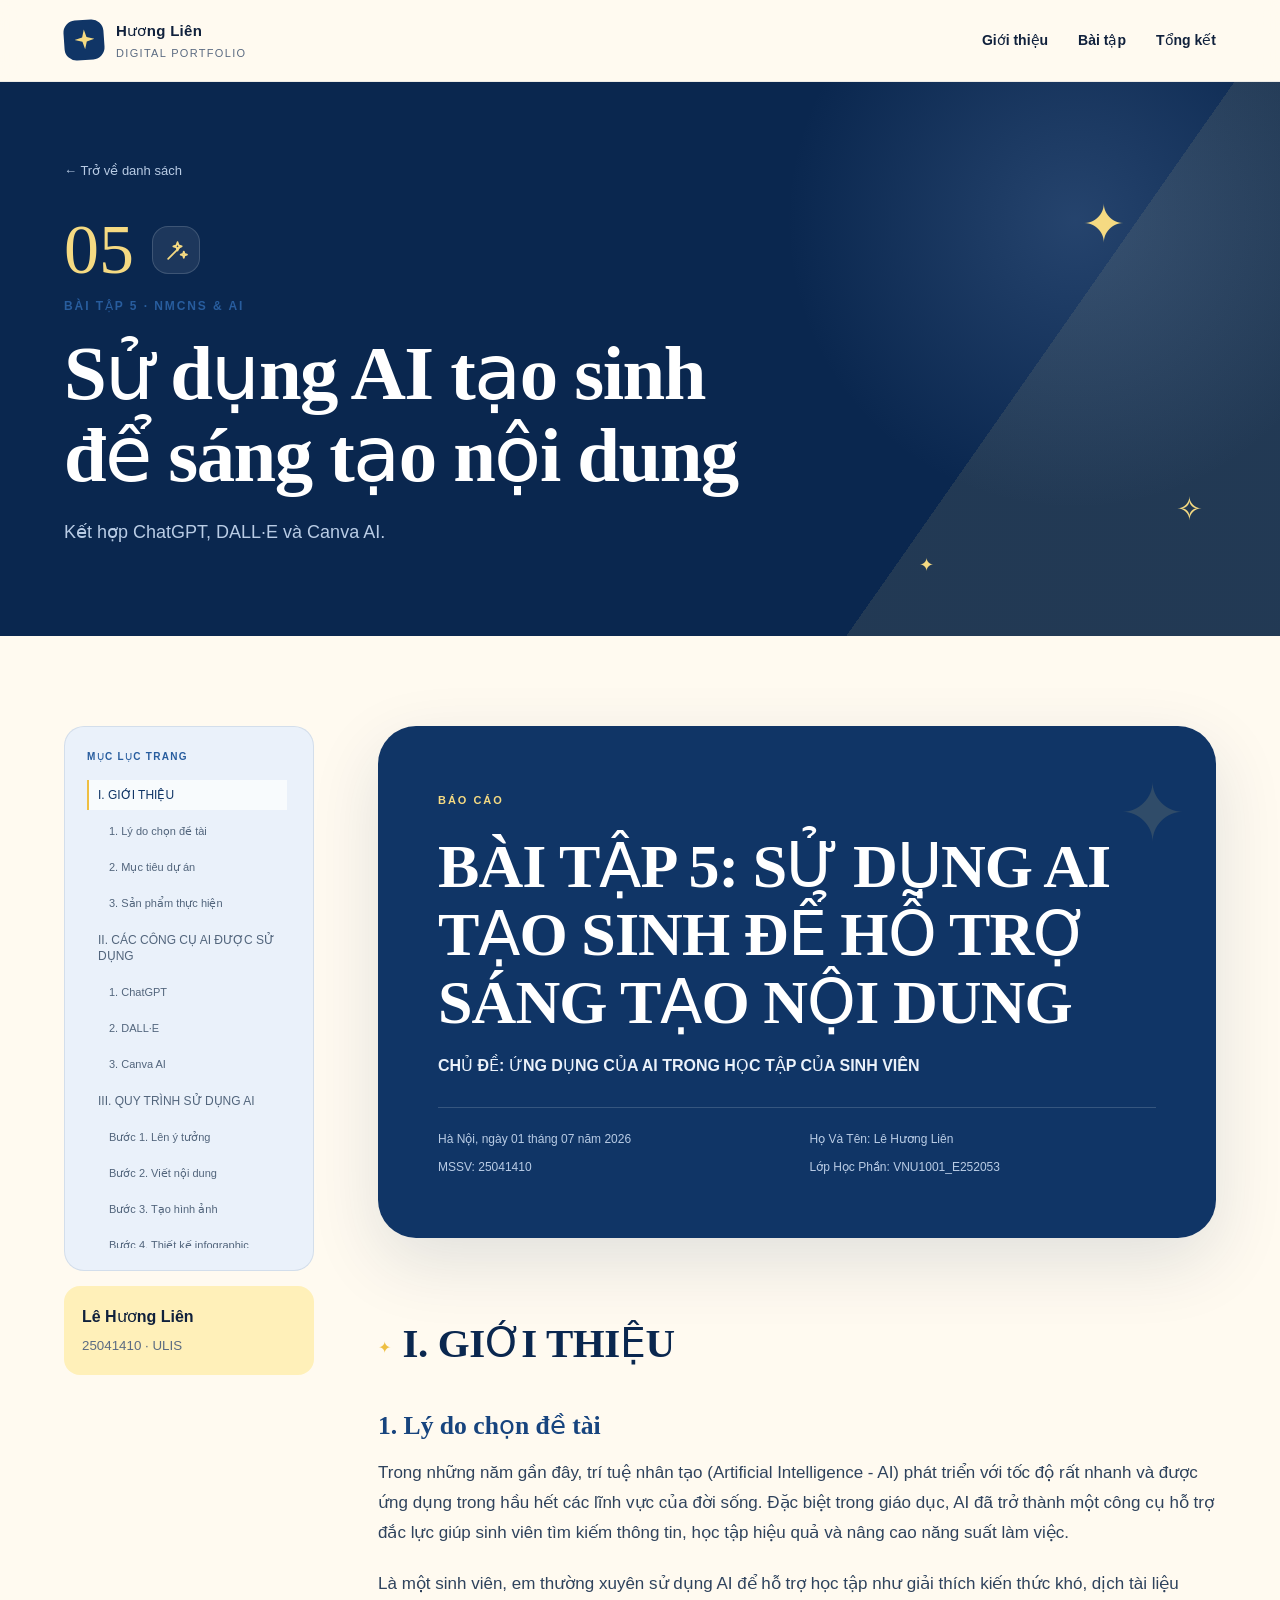
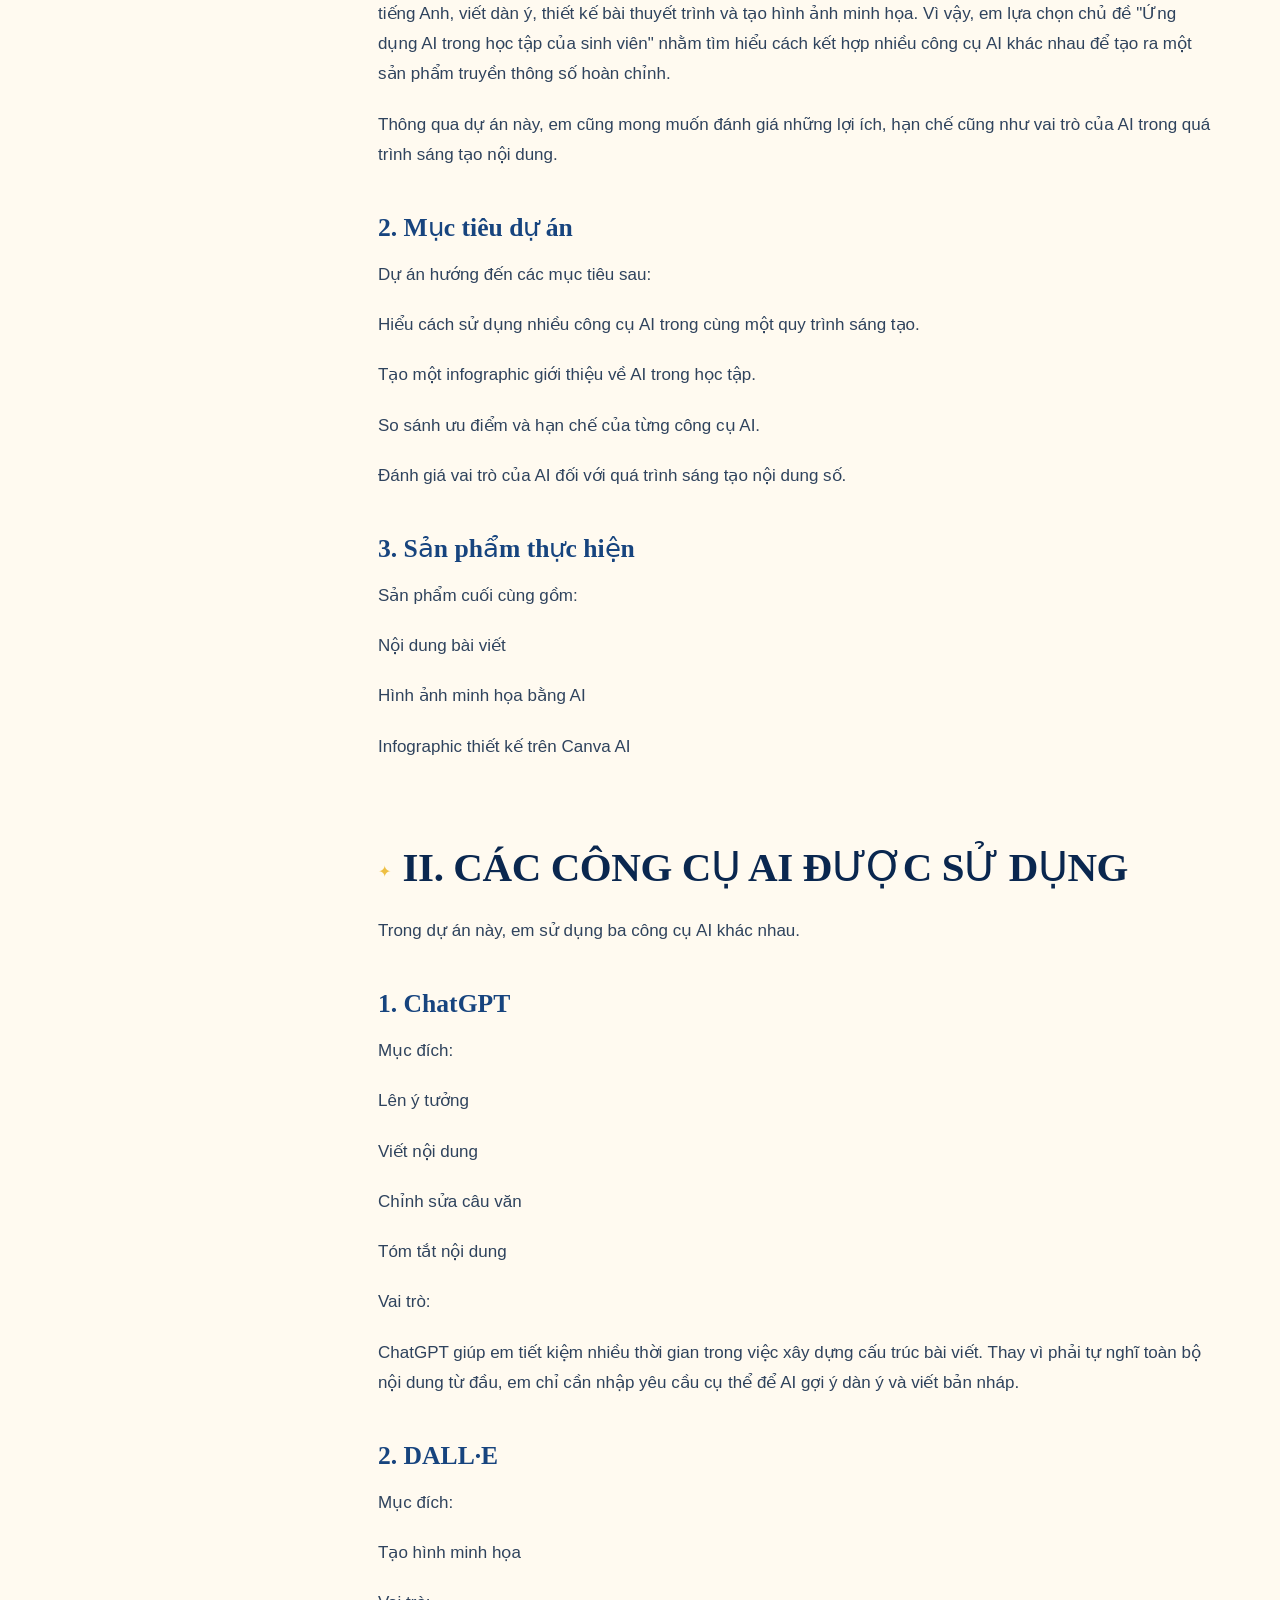
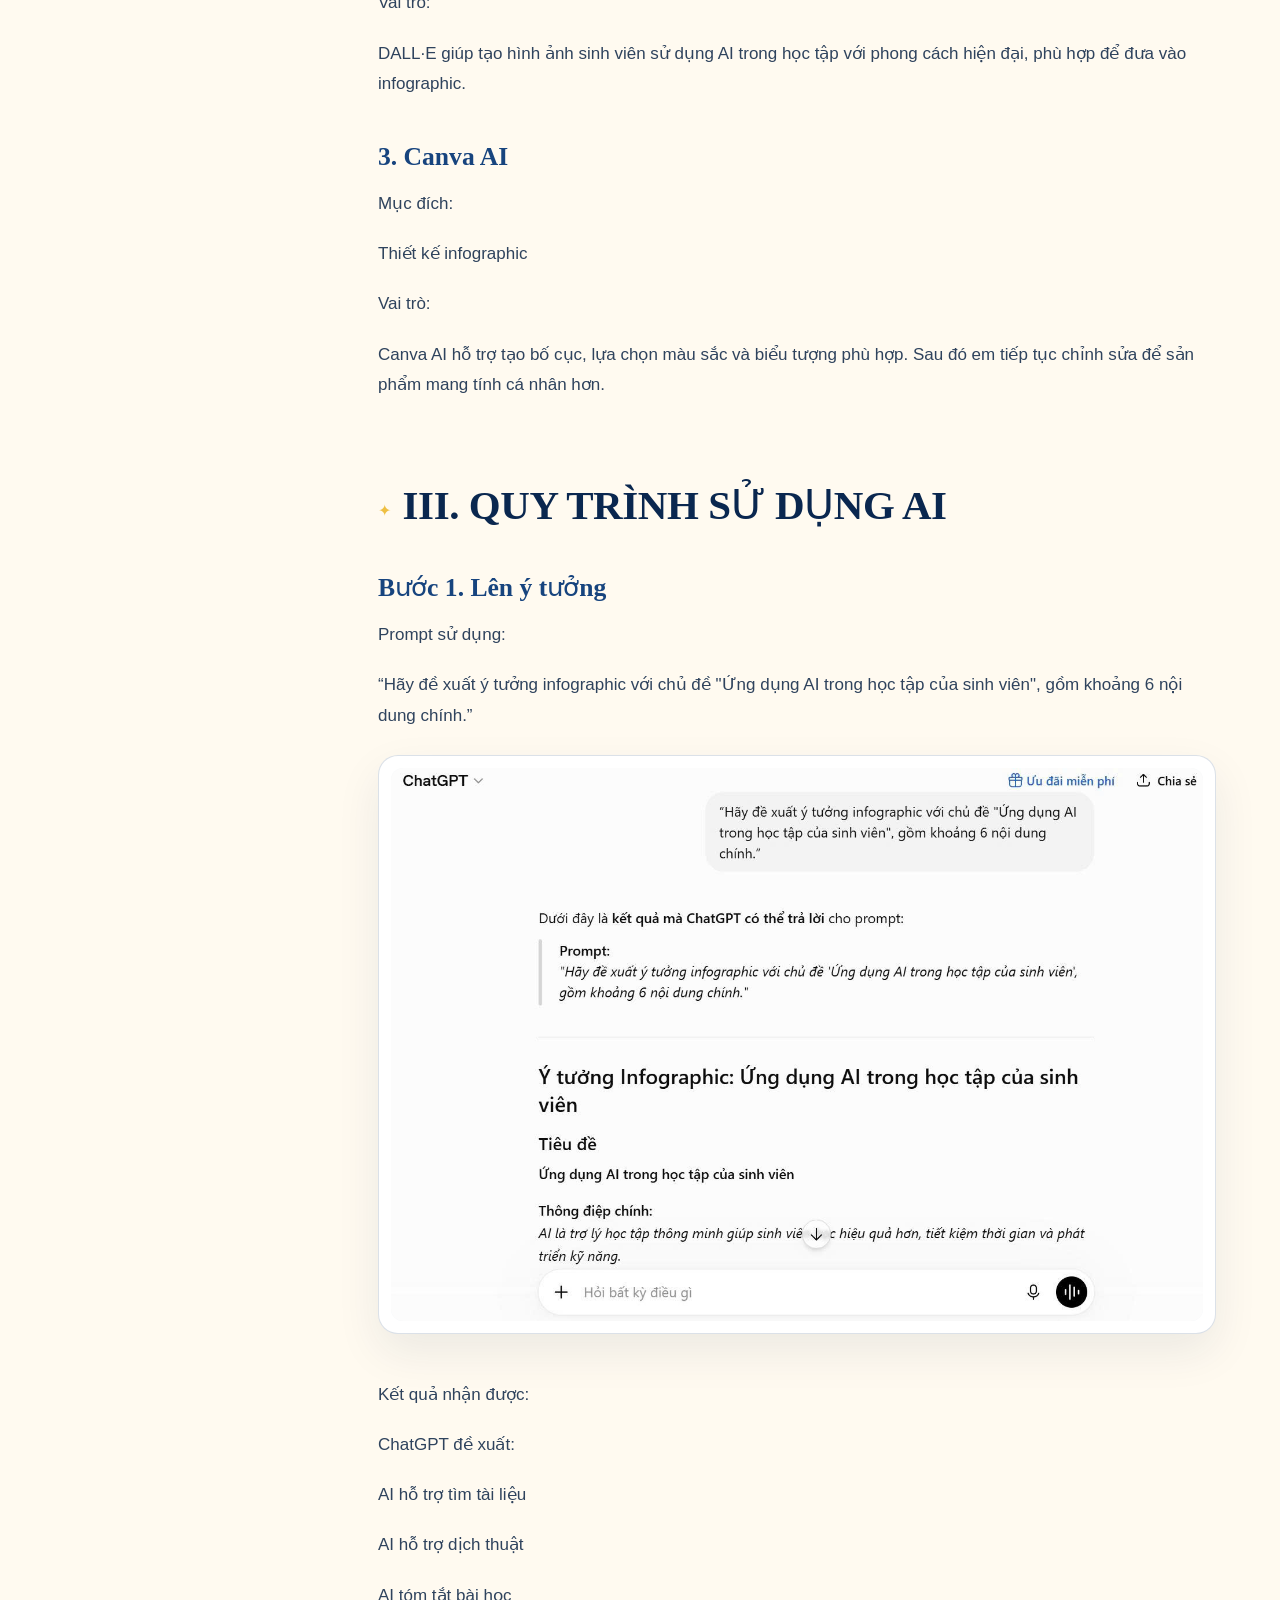
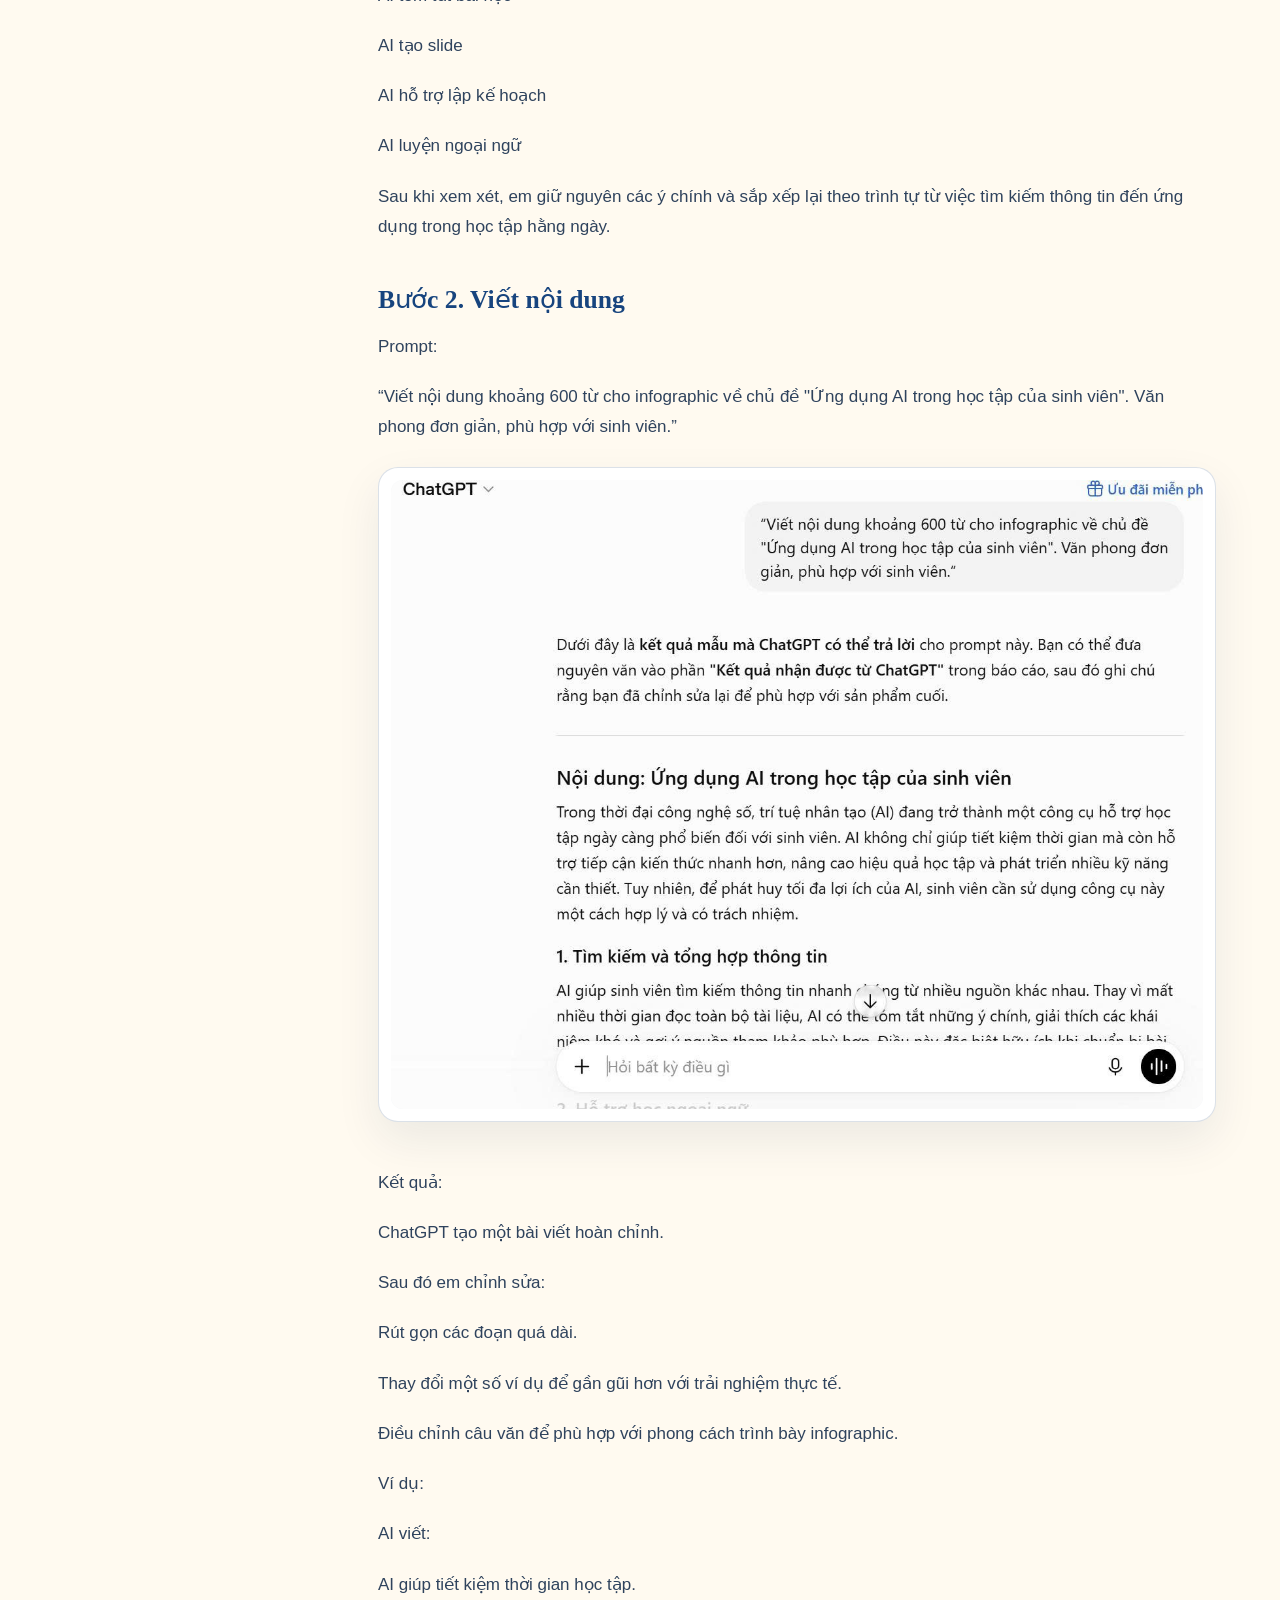
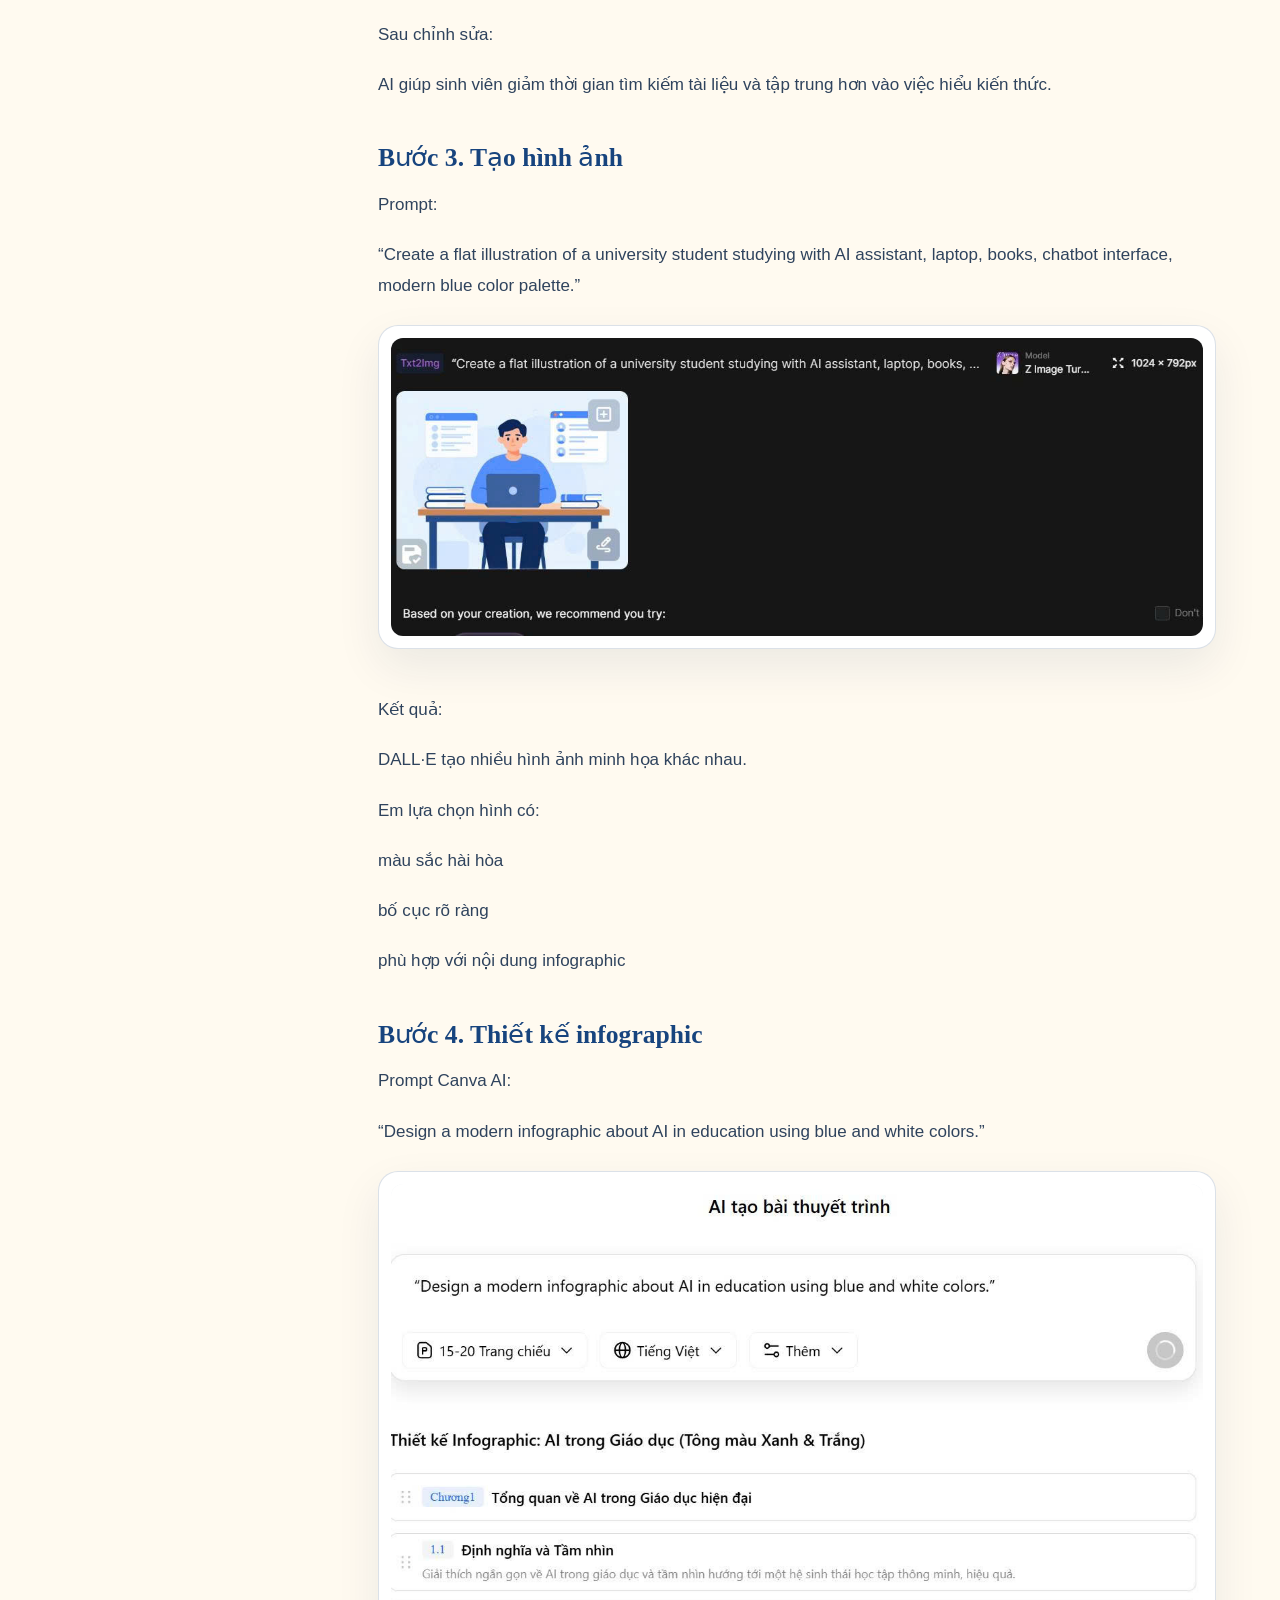
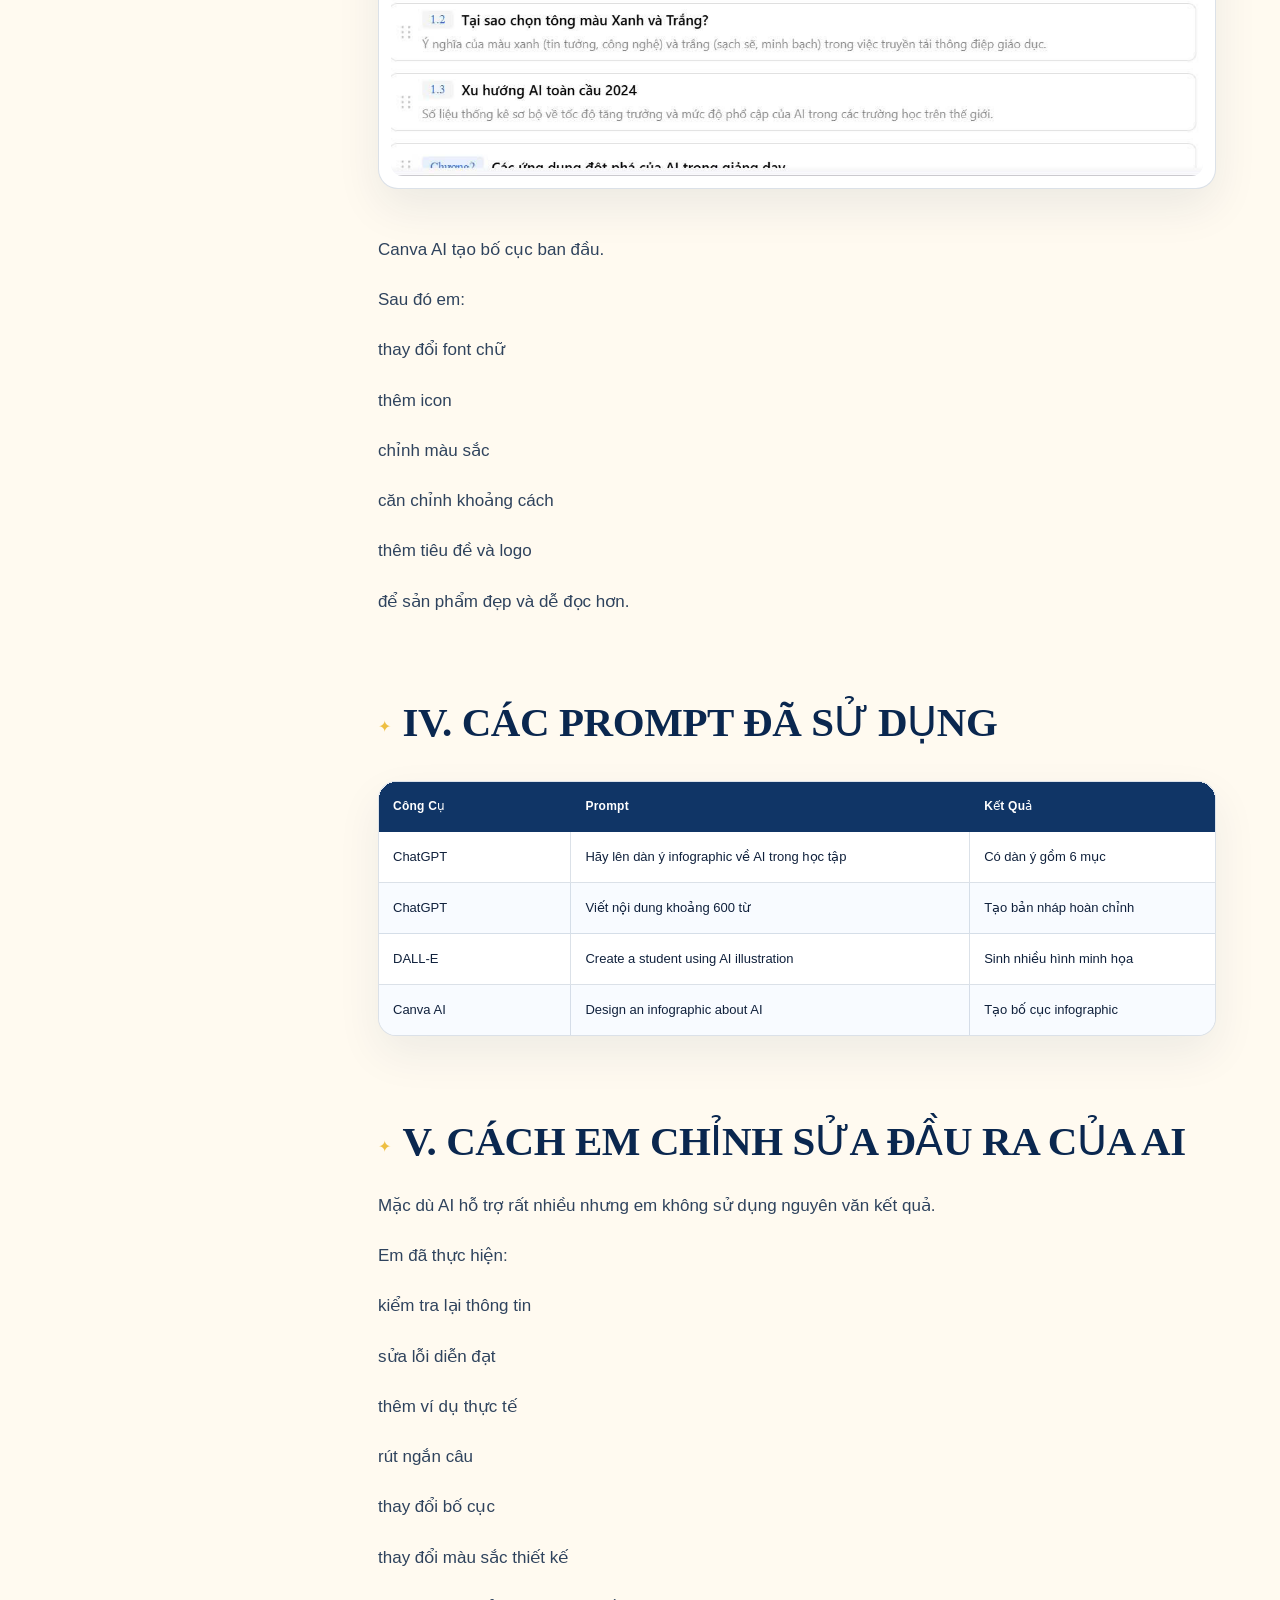
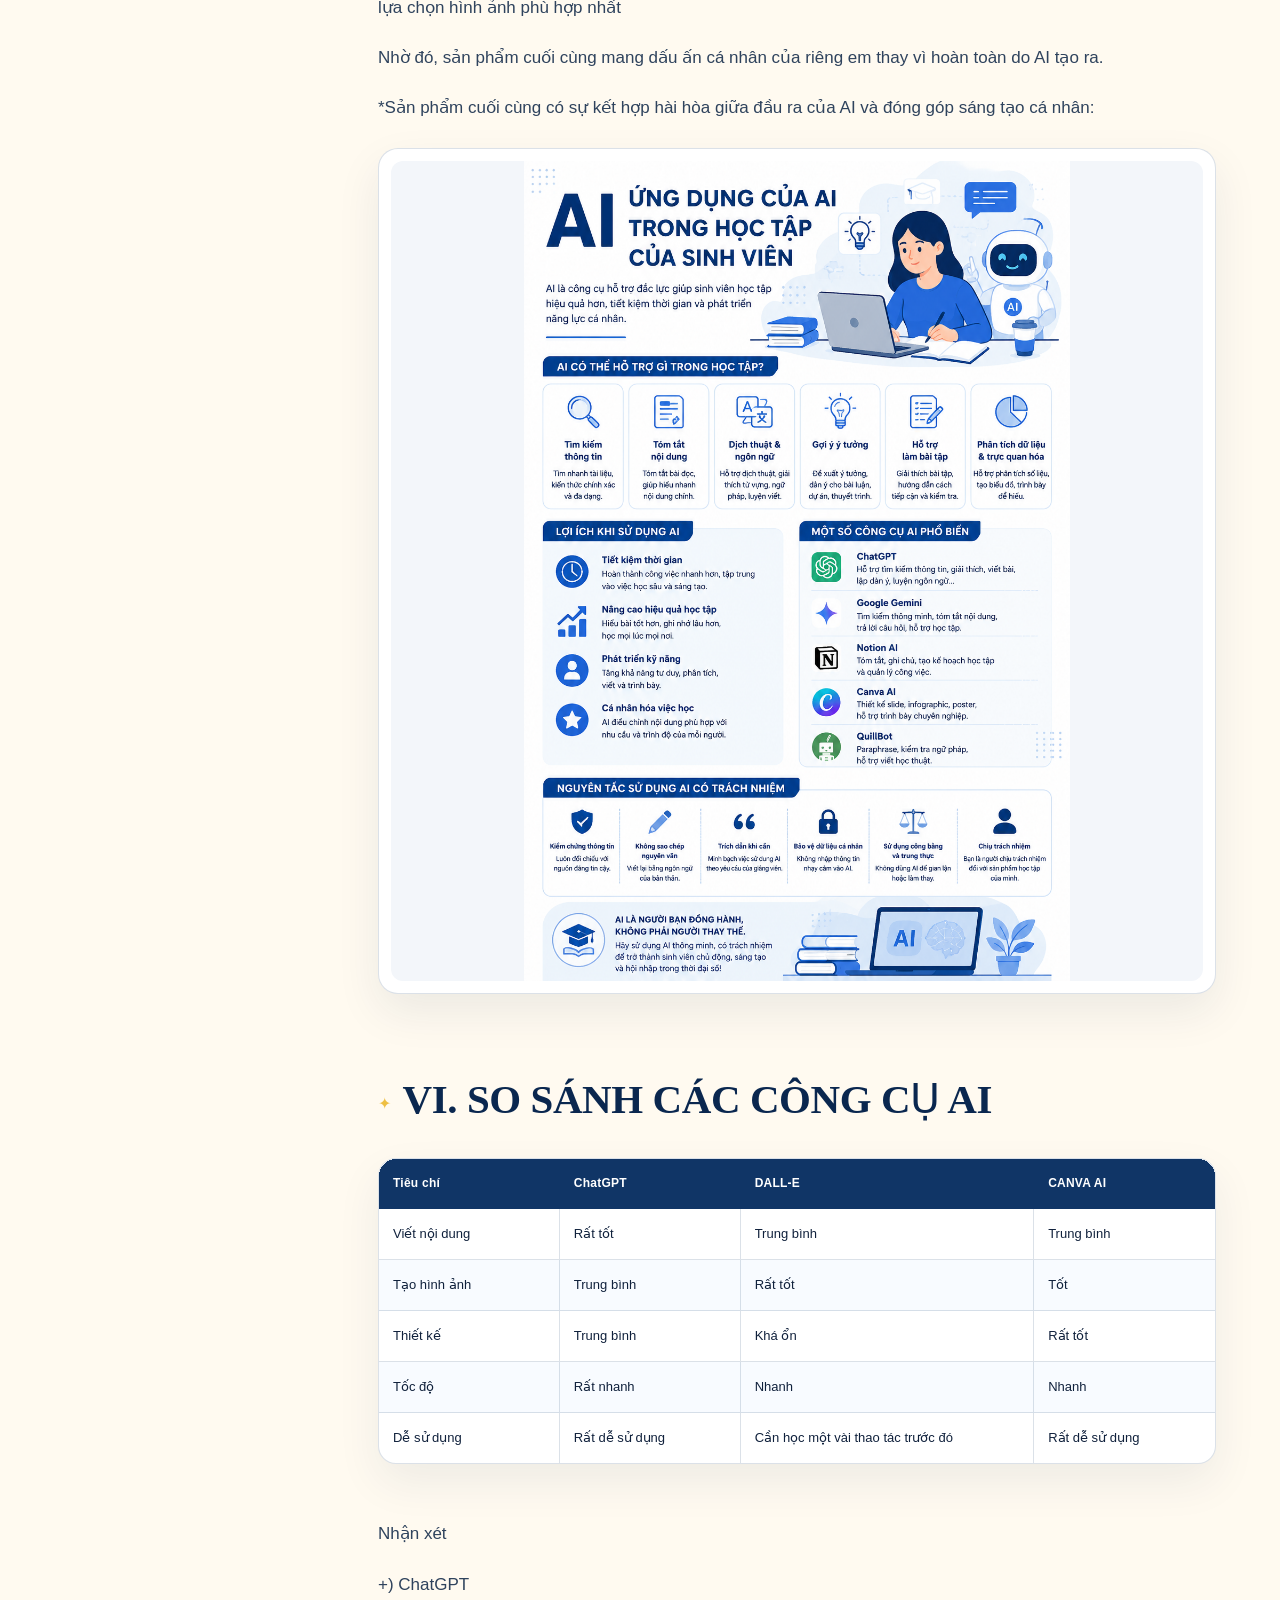
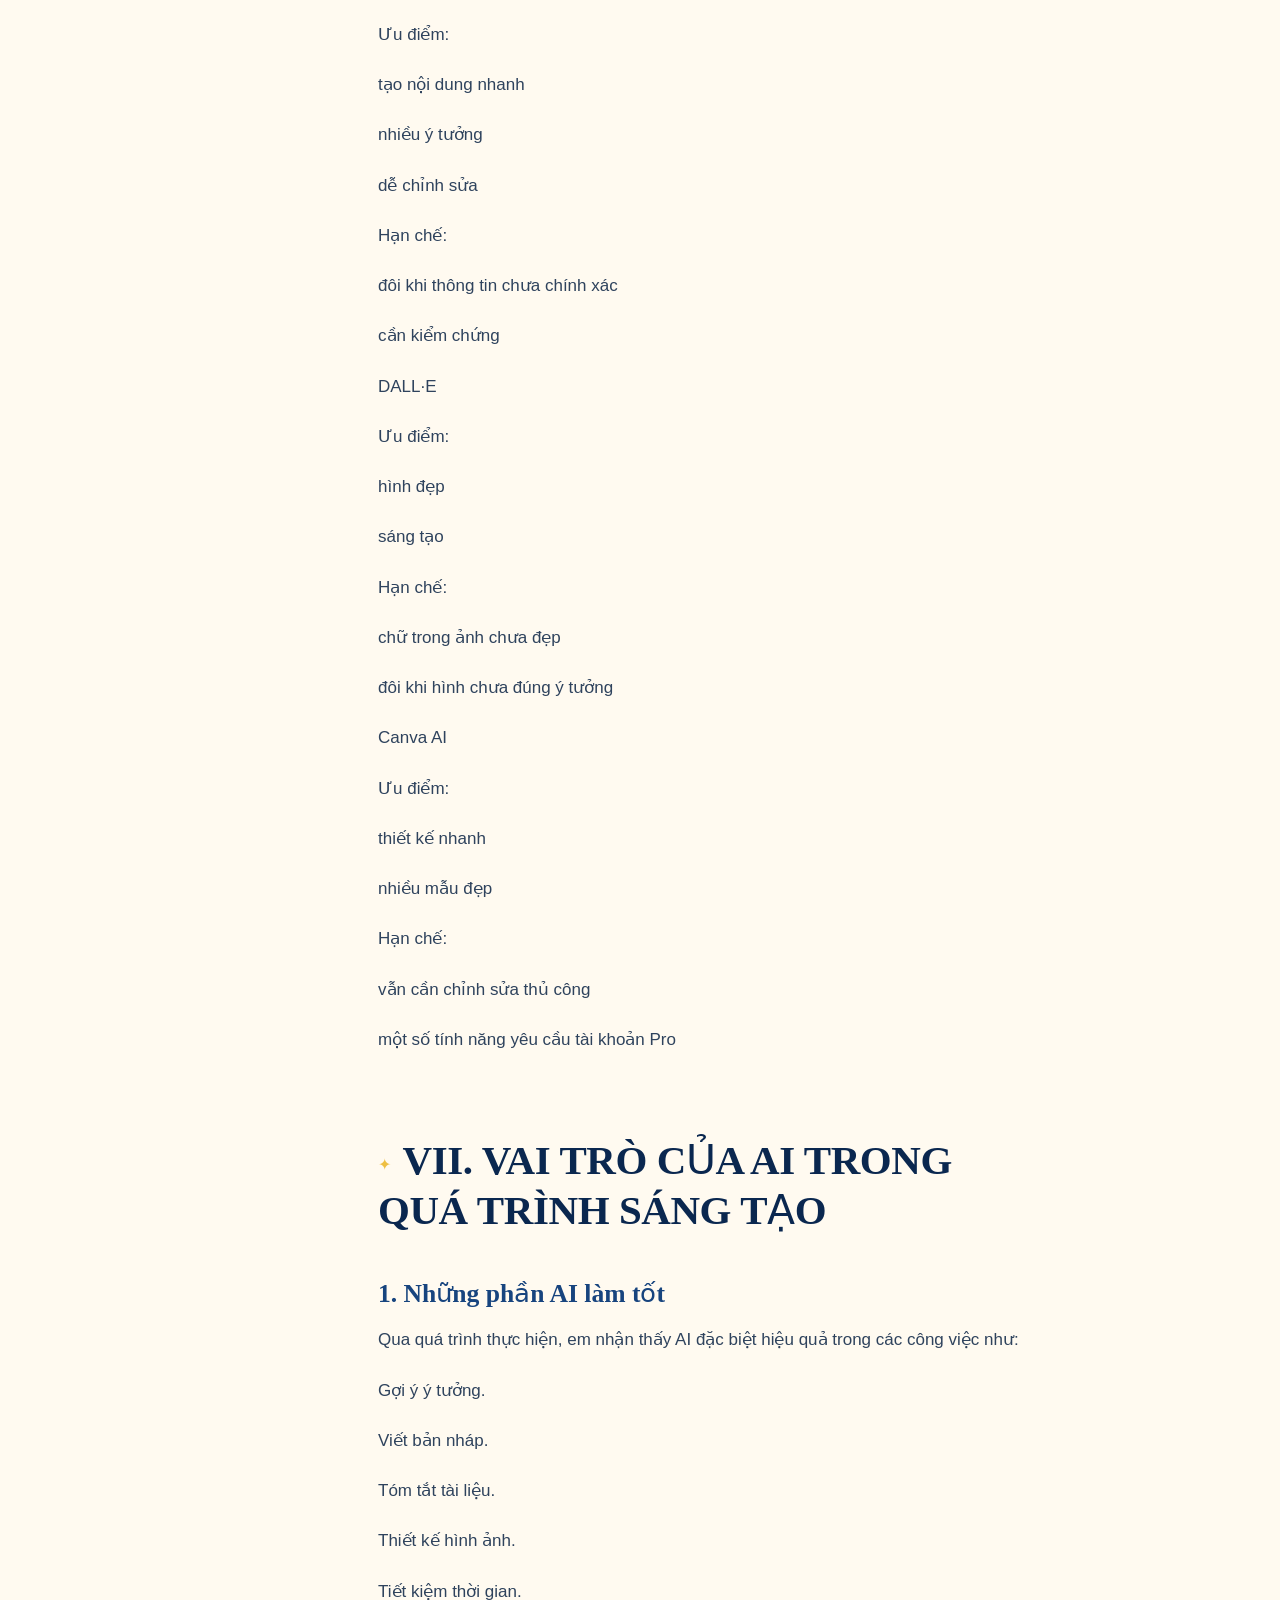
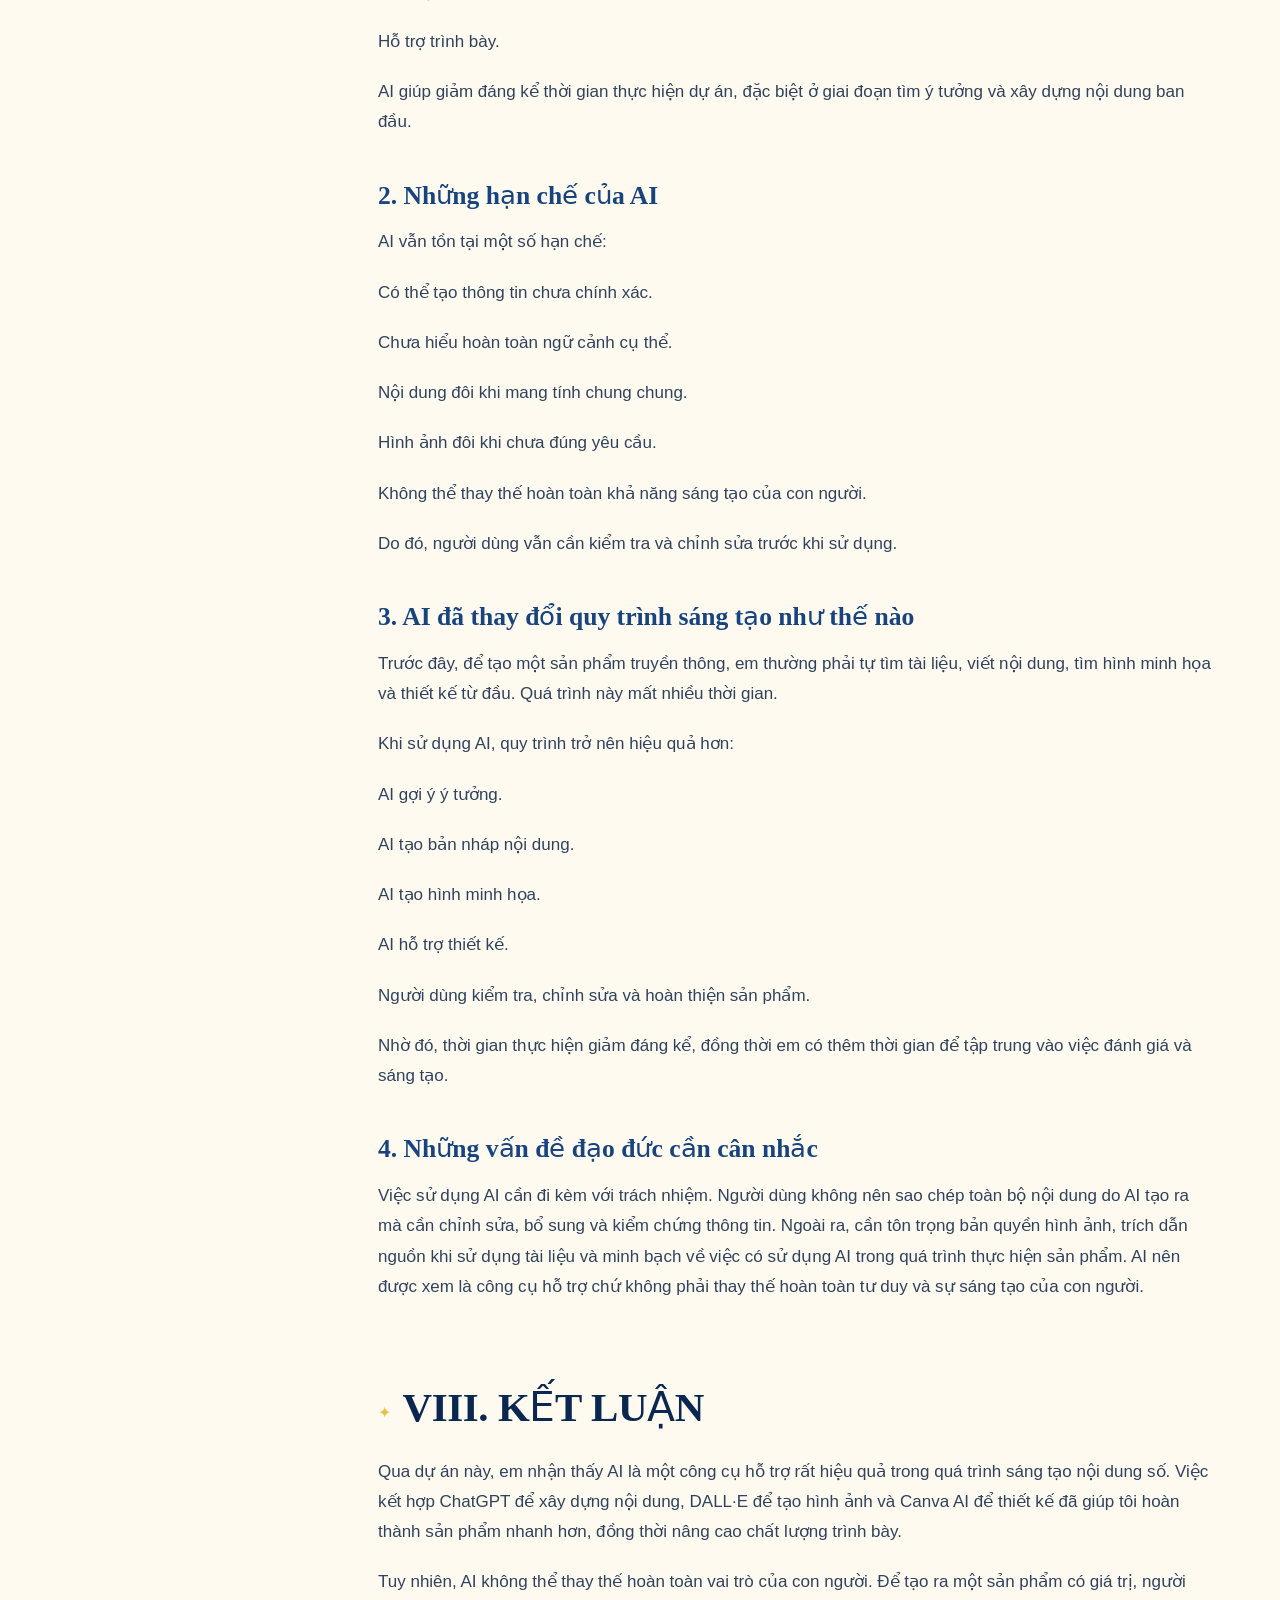
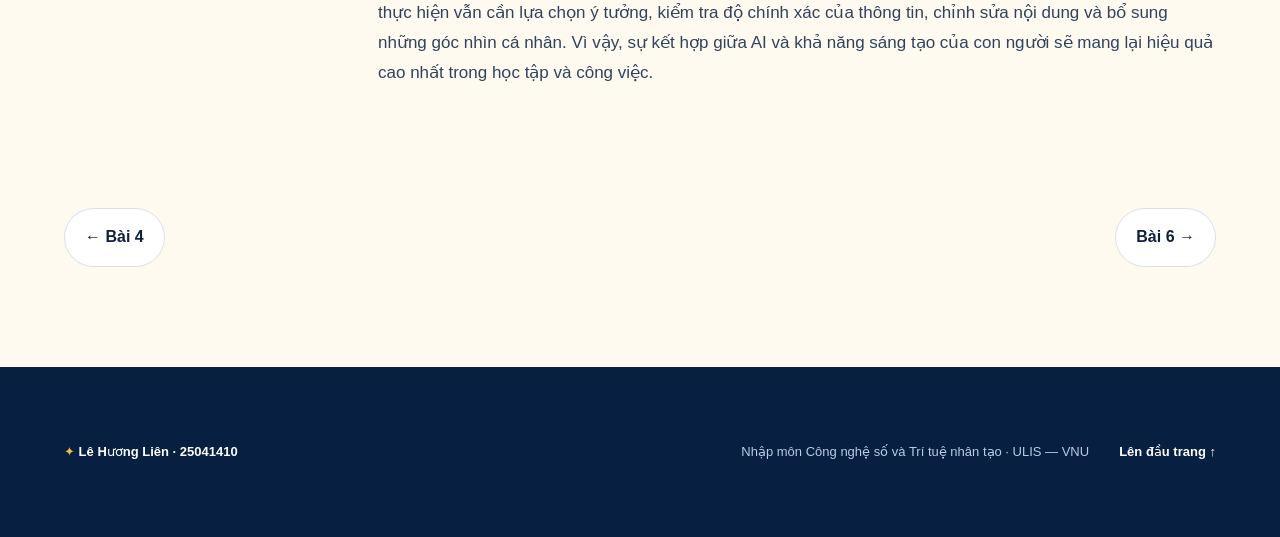
==== commit 423c43d5: "Add miss ex5" ====
--- a/bai-5.html
+++ b/bai-5.html
@@ -149,7 +149,7 @@
 <p class="report-paragraph">thêm tiêu đề và logo</p>
 <p class="report-paragraph">để sản phẩm đẹp và dễ đọc hơn.</p>
 <h2 id="iv-cac-prompt-a-su-dung" class="report-heading">IV. CÁC PROMPT ĐÃ SỬ DỤNG</h2>
-<div class="table-block" role="region" aria-label="Bảng 1" tabindex="0"><table><thead><tr><th scope="col">Công Cụ</th><th scope="col">Prompt</th><th scope="col">Kết Quả</th></tr></thead><tbody><tr><td>ChatGPT</td><td>Hãy lên dàn ý infographic về AI trong học tập</td><td></td></tr><tr><td>ChatGPT</td><td>Viết nội dung khoảng 600 từ</td><td></td></tr><tr><td>DALL-E</td><td>Create a student using AI illustration</td><td></td></tr><tr><td>Canva AI</td><td>Design an infographic about AI</td><td>Tạo bố cục infographic</td></tr></tbody></table></div>
+<div class="table-block" role="region" aria-label="Bảng 1" tabindex="0"><table><thead><tr><th scope="col">Công Cụ</th><th scope="col">Prompt</th><th scope="col">Kết Quả</th></tr></thead><tbody><tr><td>ChatGPT</td><td>Hãy lên dàn ý infographic về AI trong học tập</td><td>Có dàn ý gồm 6 mục</td></tr><tr><td>ChatGPT</td><td>Viết nội dung khoảng 600 từ</td><td>Tạo bản nháp hoàn chỉnh</td></tr><tr><td>DALL-E</td><td>Create a student using AI illustration</td><td>Sinh nhiều hình minh họa</td></tr><tr><td>Canva AI</td><td>Design an infographic about AI</td><td>Tạo bố cục infographic</td></tr></tbody></table></div>
 <h2 id="v-cach-em-chinh-sua-au-ra-cua-ai" class="report-heading">V. CÁCH EM CHỈNH SỬA ĐẦU RA CỦA AI</h2>
 <p class="report-paragraph">Mặc dù AI hỗ trợ rất nhiều nhưng em không sử dụng nguyên văn kết quả.</p>
 <p class="report-paragraph">Em đã thực hiện:</p>
--- a/assets/css/styles.css
+++ b/assets/css/styles.css
@@ -6,28 +6,42 @@
   --cream:#fffaf0; --paper:#fffdf8; --white:#fff; --ink:#10213c; --muted:#5b6b82;
   --line:rgba(16,53,102,.15); --shadow:0 24px 70px rgba(10,39,79,.12);
   --radius-sm:14px; --radius-md:24px; --radius-lg:38px;
-  --sans:"Segoe UI","Noto Sans",Arial,sans-serif;
-  --serif:"Noto Serif",Georgia,"Times New Roman",serif;
+  --sans:"Segoe UI",Arial,"Helvetica Neue",sans-serif;
+  --serif:"Times New Roman",Georgia,serif;
 }
-*{box-sizing:border-box} html{scroll-behavior:smooth} body{margin:0;background:var(--cream);color:var(--ink);font-family:var(--sans);font-size:16px;line-height:1.65;-webkit-font-smoothing:antialiased;overflow-x:hidden} img{max-width:100%;display:block} a{color:inherit;text-decoration:none} button{font:inherit} ::selection{background:var(--yellow-300);color:var(--blue-950)}
+
+/* Vietnamese typography safeguards: use fonts with complete Vietnamese glyph coverage,
+   avoid synthetic display weights and prevent mid-word wrapping or glyph clipping. */
+h1,h2,h3,h4,.card-number,.assignment-index>span,.section-label span,.report-heading{
+  font-kerning:normal;
+  font-variant-ligatures:common-ligatures;
+  word-spacing:normal;
+  word-break:normal;
+  overflow-wrap:normal;
+  hyphens:none;
+  text-rendering:optimizeLegibility;
+}
+.hero-copy,.about-copy,.section-heading,.assignment-card,.assignment-hero-copy,.report-cover,.report{min-width:0}
+@supports (text-wrap:balance){h1,h2,h3{ text-wrap:balance }}
+*{box-sizing:border-box} html{scroll-behavior:smooth} body{margin:0;background:var(--cream);color:var(--ink);font-family:var(--sans);font-size:16px;line-height:1.65;-webkit-font-smoothing:antialiased;text-rendering:optimizeLegibility;font-kerning:normal;font-synthesis:none;overflow-x:hidden} img{max-width:100%;display:block} a{color:inherit;text-decoration:none} button{font:inherit} ::selection{background:var(--yellow-300);color:var(--blue-950)}
 .reading-progress{position:fixed;inset:0 auto auto 0;height:3px;width:0;background:var(--yellow-500);z-index:200;box-shadow:0 0 16px rgba(238,191,66,.6)}
 .section-pad{padding-left:max(5vw,24px);padding-right:max(5vw,24px)}
 .site-header{height:82px;display:flex;align-items:center;justify-content:space-between;padding:0 max(5vw,24px);position:relative;z-index:100;background:rgba(255,250,240,.88);border-bottom:1px solid rgba(16,53,102,.08);backdrop-filter:blur(14px)}
 .brand{display:flex;align-items:center;gap:12px}.brand-mark{width:40px;height:40px;display:grid;place-items:center;background:var(--blue-900);border-radius:12px;transform:rotate(-4deg)}.brand-mark svg{width:25px;fill:var(--yellow-300);stroke:none}.brand strong,.brand small{display:block}.brand strong{font-size:15px;letter-spacing:.02em}.brand small{font-size:11px;color:var(--muted);text-transform:uppercase;letter-spacing:.12em}
-.main-nav{display:flex;align-items:center;gap:30px;font-size:14px;font-weight:650}.main-nav a{position:relative}.main-nav a:after{content:"";position:absolute;left:0;right:100%;bottom:-7px;height:2px;background:var(--yellow-500);transition:.25s}.main-nav a:hover:after{right:0}.menu-button{display:none;border:0;background:none;width:42px;height:42px;padding:8px}.menu-button span{display:block;height:2px;background:var(--blue-900);margin:8px 0}
-.hero{min-height:calc(100vh - 82px);display:grid;grid-template-columns:minmax(0,1.05fr) minmax(360px,.75fr);align-items:center;gap:7vw;padding-top:70px;padding-bottom:70px;background:linear-gradient(120deg,var(--cream) 0 68%,var(--blue-100) 68%);position:relative;isolation:isolate}.hero:before{content:"";position:absolute;inset:0;z-index:-2;background-image:radial-gradient(circle at 16% 18%,rgba(238,191,66,.15) 0 3px,transparent 4px),radial-gradient(circle at 42% 76%,rgba(40,93,158,.14) 0 2px,transparent 3px);background-size:145px 145px,110px 110px}.kicker,.eyebrow{text-transform:uppercase;letter-spacing:.16em;font-size:12px;font-weight:750;color:var(--blue-700)}.kicker{display:flex;align-items:center;gap:10px}.kicker span{width:34px;height:2px;background:var(--yellow-500)}
-.hero h1{font-family:var(--serif);font-size:clamp(54px,7vw,104px);line-height:.94;letter-spacing:-.055em;margin:26px 0 28px;max-width:830px}.hero h1 em{color:var(--blue-700);font-style:italic;position:relative;white-space:nowrap}.hero h1 em:after{content:"";position:absolute;left:3%;right:0;bottom:-8px;height:13px;border-top:4px solid var(--yellow-500);border-radius:50%;transform:rotate(-2deg)}.hero-lead{font-size:clamp(17px,1.45vw,21px);color:#3d4f68;max-width:670px}.hero-actions{display:flex;align-items:center;gap:20px;margin-top:34px;flex-wrap:wrap}.button{display:inline-flex;align-items:center;justify-content:center;gap:10px;border-radius:999px;padding:14px 22px;font-weight:720;font-size:14px;transition:.25s ease}.button.primary{background:var(--blue-900);color:white;box-shadow:0 12px 30px rgba(16,53,102,.2)}.button.primary:hover{transform:translateY(-3px);background:var(--blue-800)}.button.text{padding-left:4px}.button.text:hover{color:var(--blue-700)}.hero-meta{display:flex;gap:25px;margin-top:36px;color:var(--muted);font-size:12px;text-transform:uppercase;letter-spacing:.08em;flex-wrap:wrap}
+.main-nav{display:flex;align-items:center;gap:30px;font-size:14px;font-weight:600}.main-nav a{position:relative}.main-nav a:after{content:"";position:absolute;left:0;right:100%;bottom:-7px;height:2px;background:var(--yellow-500);transition:.25s}.main-nav a:hover:after{right:0}.menu-button{display:none;border:0;background:none;width:42px;height:42px;padding:8px}.menu-button span{display:block;height:2px;background:var(--blue-900);margin:8px 0}
+.hero{min-height:calc(100vh - 82px);display:grid;grid-template-columns:minmax(0,1.05fr) minmax(360px,.75fr);align-items:center;gap:7vw;padding-top:70px;padding-bottom:70px;background:linear-gradient(120deg,var(--cream) 0 68%,var(--blue-100) 68%);position:relative;isolation:isolate}.hero:before{content:"";position:absolute;inset:0;z-index:-2;background-image:radial-gradient(circle at 16% 18%,rgba(238,191,66,.15) 0 3px,transparent 4px),radial-gradient(circle at 42% 76%,rgba(40,93,158,.14) 0 2px,transparent 3px);background-size:145px 145px,110px 110px}.kicker,.eyebrow{text-transform:uppercase;letter-spacing:.16em;font-size:12px;font-weight:700;color:var(--blue-700)}.kicker{display:flex;align-items:center;gap:10px}.kicker span{width:34px;height:2px;background:var(--yellow-500)}
+.hero h1{font-family:var(--serif);font-size:clamp(54px,7vw,104px);line-height:.99;letter-spacing:-.025em;margin:26px 0 28px;max-width:830px}.hero h1 em{color:var(--blue-700);font-style:italic;position:relative;white-space:nowrap}.hero h1 em:after{content:"";position:absolute;left:3%;right:0;bottom:-8px;height:13px;border-top:4px solid var(--yellow-500);border-radius:50%;transform:rotate(-2deg)}.hero-lead{font-size:clamp(17px,1.45vw,21px);color:#3d4f68;max-width:670px}.hero-actions{display:flex;align-items:center;gap:20px;margin-top:34px;flex-wrap:wrap}.button{display:inline-flex;align-items:center;justify-content:center;gap:10px;border-radius:999px;padding:14px 22px;font-weight:700;font-size:14px;transition:.25s ease}.button.primary{background:var(--blue-900);color:white;box-shadow:0 12px 30px rgba(16,53,102,.2)}.button.primary:hover{transform:translateY(-3px);background:var(--blue-800)}.button.text{padding-left:4px}.button.text:hover{color:var(--blue-700)}.hero-meta{display:flex;gap:25px;margin-top:36px;color:var(--muted);font-size:12px;text-transform:uppercase;letter-spacing:.08em;flex-wrap:wrap}
 .hero-visual{position:relative;min-height:650px;display:grid;place-items:center}.photo-frame{background:white;border:1px solid rgba(16,53,102,.12);box-shadow:var(--shadow);overflow:hidden}.hero-photo{width:min(100%,475px);aspect-ratio:3/4;border-radius:190px 190px 30px 30px;padding:12px;transform:rotate(2.3deg);position:relative}.hero-photo:before{content:"";position:absolute;inset:4px;border:2px solid var(--yellow-300);border-radius:185px 185px 26px 26px;z-index:2;pointer-events:none}.hero-photo img{width:100%;height:100%;object-fit:cover;object-position:center 32%;border-radius:178px 178px 22px 22px}.orbit-label{position:absolute;left:-24px;top:15%;background:var(--yellow-300);padding:11px 18px;border-radius:999px;font-size:13px;font-weight:800;transform:rotate(-7deg);box-shadow:0 10px 25px rgba(10,39,79,.12)}.orbit-label span{color:var(--blue-800)}.hero-note{position:absolute;right:-18px;bottom:17%;background:var(--blue-900);color:white;padding:15px 17px;border-radius:14px;font-weight:700;transform:rotate(5deg);line-height:1.3}.hero-note small{font-weight:400;color:var(--blue-300)}
 .constellation{position:absolute;width:230px;height:200px;left:47%;top:10%;z-index:-1}.constellation:before,.constellation:after{content:"";position:absolute;border-top:1px solid rgba(40,93,158,.35);width:180px;transform:rotate(28deg);top:90px;left:10px}.constellation:after{width:120px;transform:rotate(-18deg);top:118px;left:80px}.constellation i{position:absolute;width:9px;height:9px;background:var(--yellow-500);clip-path:polygon(50% 0,61% 38%,100% 50%,61% 62%,50% 100%,39% 62%,0 50%,39% 38%)}.constellation i:nth-child(1){left:8px;top:55px}.constellation i:nth-child(2){left:78px;top:110px}.constellation i:nth-child(3){right:15px;top:70px}.constellation i:nth-child(4){left:128px;top:20px}.constellation i:nth-child(5){right:35px;bottom:10px}
-.section-label{display:flex;align-items:center;gap:14px;min-width:140px}.section-label span{font-family:var(--serif);font-size:18px;color:var(--yellow-500);font-weight:800}.section-label p{text-transform:uppercase;font-size:11px;letter-spacing:.18em;font-weight:750;margin:0}.section-label:after{content:"";height:1px;background:var(--line);width:70px}
-.about{padding-top:120px;padding-bottom:140px}.about-grid{display:grid;grid-template-columns:minmax(0,.9fr) minmax(0,1fr);gap:9vw;align-items:center;margin-top:55px}.photo-collage{position:relative;min-height:660px}.photo-collage figure{margin:0;position:absolute;padding:10px;border-radius:22px}.photo-collage img{width:100%;height:100%;object-fit:cover;border-radius:15px}.photo-collage figcaption{position:absolute;background:var(--paper);font-size:11px;text-transform:uppercase;letter-spacing:.12em;font-weight:720;padding:8px 11px;border:1px solid var(--line)}.campus{width:68%;aspect-ratio:4/5;left:0;top:10px;transform:rotate(-4deg)}.campus img{object-position:50% 50%}.campus figcaption{left:18px;bottom:18px;transform:rotate(4deg)}.celebration{width:55%;aspect-ratio:3/4;right:0;bottom:0;transform:rotate(5deg)}.celebration img{object-position:center 45%}.celebration figcaption{right:15px;top:15px;transform:rotate(-5deg)}.spark-pin{position:absolute;right:22%;top:9%;font-size:48px;color:var(--yellow-500);text-shadow:0 5px 14px rgba(238,191,66,.25)}.about-copy h2,.section-heading h2,.reflection h2{font-family:var(--serif);font-size:clamp(38px,4.4vw,66px);line-height:1.08;letter-spacing:-.035em;margin:18px 0 26px}.about-copy>p:not(.eyebrow){font-size:18px;color:#4b5d74;max-width:710px}.profile-facts{display:grid;grid-template-columns:1fr 1fr;margin-top:38px;border-top:1px solid var(--line);border-left:1px solid var(--line)}.profile-facts div{padding:20px;border-right:1px solid var(--line);border-bottom:1px solid var(--line)}.profile-facts dt{text-transform:uppercase;letter-spacing:.12em;color:var(--muted);font-size:10px;font-weight:700}.profile-facts dd{margin:6px 0 0;font-weight:750}
-.assignments{background:var(--blue-950);color:white;padding-top:120px;padding-bottom:140px;position:relative;overflow:hidden}.assignments:before{content:"";position:absolute;inset:0;background-image:radial-gradient(circle at 12% 22%,rgba(245,218,130,.85) 0 1px,transparent 2px),radial-gradient(circle at 75% 68%,rgba(255,255,255,.6) 0 1px,transparent 2px);background-size:130px 130px,95px 95px;opacity:.55}.section-heading{display:grid;grid-template-columns:180px 1.2fr .7fr;gap:4vw;align-items:end;position:relative}.assignments .section-label:after{background:rgba(255,255,255,.2)}.section-heading h2{margin-bottom:0;max-width:750px}.section-heading>p{color:var(--blue-300);margin:0 0 8px}.assignment-grid{display:grid;grid-template-columns:repeat(12,1fr);grid-auto-rows:minmax(260px,auto);gap:18px;margin-top:70px;position:relative}.assignment-card{background:var(--paper);color:var(--ink);border-radius:var(--radius-md);padding:28px;display:flex;flex-direction:column;justify-content:space-between;min-height:300px;transition:transform .35s ease,box-shadow .35s ease;overflow:hidden;position:relative}.assignment-card:after{content:"";position:absolute;width:160px;height:160px;border:1px solid rgba(40,93,158,.14);border-radius:50%;right:-50px;top:-70px}.assignment-card:hover{transform:translateY(-8px) rotate(-.35deg);box-shadow:0 30px 80px rgba(0,0,0,.22)}.assignment-card.wide{grid-column:span 7}.assignment-card.tall{grid-column:span 5}.assignment-card.large{grid-column:span 8}.assignment-card.small{grid-column:span 4}.card-top{display:flex;justify-content:space-between;align-items:flex-start}.card-number{font-family:var(--serif);font-size:40px;color:var(--blue-300)}.card-icon{width:48px;height:48px;border-radius:16px;background:var(--yellow-150);display:grid;place-items:center;color:var(--blue-800)}.card-icon svg{width:25px;fill:none;stroke:currentColor;stroke-width:1.7;stroke-linecap:round;stroke-linejoin:round}.assignment-card p{margin:30px 0 6px;text-transform:uppercase;letter-spacing:.12em;font-size:10px;color:var(--blue-700);font-weight:800}.assignment-card h3{font-family:var(--serif);font-size:clamp(26px,2.4vw,38px);line-height:1.1;margin:0 0 12px;max-width:630px}.assignment-card>div>span{color:var(--muted)}.card-link{margin-top:34px;border-top:1px solid var(--line);padding-top:18px;font-weight:750;font-size:13px;display:flex;justify-content:space-between}.card-link span{font-size:19px;color:var(--blue-700)}
+.section-label{display:flex;align-items:center;gap:14px;min-width:140px}.section-label span{font-family:var(--serif);font-size:18px;color:var(--yellow-500);font-weight:800}.section-label p{text-transform:uppercase;font-size:11px;letter-spacing:.18em;font-weight:700;margin:0}.section-label:after{content:"";height:1px;background:var(--line);width:70px}
+.about{padding-top:120px;padding-bottom:140px}.about-grid{display:grid;grid-template-columns:minmax(0,.9fr) minmax(0,1fr);gap:9vw;align-items:center;margin-top:55px}.photo-collage{position:relative;min-height:660px}.photo-collage figure{margin:0;position:absolute;padding:10px;border-radius:22px}.photo-collage img{width:100%;height:100%;object-fit:cover;border-radius:15px}.photo-collage figcaption{position:absolute;background:var(--paper);font-size:11px;text-transform:uppercase;letter-spacing:.12em;font-weight:700;padding:8px 11px;border:1px solid var(--line)}.campus{width:68%;aspect-ratio:4/5;left:0;top:10px;transform:rotate(-4deg)}.campus img{object-position:50% 50%}.campus figcaption{left:18px;bottom:18px;transform:rotate(4deg)}.celebration{width:55%;aspect-ratio:3/4;right:0;bottom:0;transform:rotate(5deg)}.celebration img{object-position:center 45%}.celebration figcaption{right:15px;top:15px;transform:rotate(-5deg)}.spark-pin{position:absolute;right:22%;top:9%;font-size:48px;color:var(--yellow-500);text-shadow:0 5px 14px rgba(238,191,66,.25)}.about-copy h2,.section-heading h2,.reflection h2{font-family:var(--serif);font-size:clamp(38px,4.4vw,66px);line-height:1.13;letter-spacing:-.018em;margin:18px 0 26px}.about-copy>p:not(.eyebrow){font-size:18px;color:#4b5d74;max-width:710px}.profile-facts{display:grid;grid-template-columns:1fr 1fr;margin-top:38px;border-top:1px solid var(--line);border-left:1px solid var(--line)}.profile-facts div{padding:20px;border-right:1px solid var(--line);border-bottom:1px solid var(--line)}.profile-facts dt{text-transform:uppercase;letter-spacing:.12em;color:var(--muted);font-size:10px;font-weight:700}.profile-facts dd{margin:6px 0 0;font-weight:700}
+.assignments{background:var(--blue-950);color:white;padding-top:120px;padding-bottom:140px;position:relative;overflow:hidden}.assignments:before{content:"";position:absolute;inset:0;background-image:radial-gradient(circle at 12% 22%,rgba(245,218,130,.85) 0 1px,transparent 2px),radial-gradient(circle at 75% 68%,rgba(255,255,255,.6) 0 1px,transparent 2px);background-size:130px 130px,95px 95px;opacity:.55}.section-heading{display:grid;grid-template-columns:180px 1.2fr .7fr;gap:4vw;align-items:end;position:relative}.assignments .section-label:after{background:rgba(255,255,255,.2)}.section-heading h2{margin-bottom:0;max-width:750px}.section-heading>p{color:var(--blue-300);margin:0 0 8px}.assignment-grid{display:grid;grid-template-columns:repeat(12,1fr);grid-auto-rows:minmax(260px,auto);gap:18px;margin-top:70px;position:relative}.assignment-card{background:var(--paper);color:var(--ink);border-radius:var(--radius-md);padding:28px;display:flex;flex-direction:column;justify-content:space-between;min-height:300px;transition:transform .35s ease,box-shadow .35s ease;overflow:hidden;position:relative}.assignment-card:after{content:"";position:absolute;width:160px;height:160px;border:1px solid rgba(40,93,158,.14);border-radius:50%;right:-50px;top:-70px}.assignment-card:hover{transform:translateY(-8px) rotate(-.35deg);box-shadow:0 30px 80px rgba(0,0,0,.22)}.assignment-card.wide{grid-column:span 7}.assignment-card.tall{grid-column:span 5}.assignment-card.large{grid-column:span 8}.assignment-card.small{grid-column:span 4}.card-top{display:flex;justify-content:space-between;align-items:flex-start}.card-number{font-family:var(--serif);font-size:40px;color:var(--blue-300)}.card-icon{width:48px;height:48px;border-radius:16px;background:var(--yellow-150);display:grid;place-items:center;color:var(--blue-800)}.card-icon svg{width:25px;fill:none;stroke:currentColor;stroke-width:1.7;stroke-linecap:round;stroke-linejoin:round}.assignment-card p{margin:30px 0 6px;text-transform:uppercase;letter-spacing:.12em;font-size:10px;color:var(--blue-700);font-weight:800}.assignment-card h3{font-family:var(--serif);font-size:clamp(26px,2.4vw,38px);line-height:1.16;letter-spacing:-.01em;margin:0 0 12px;max-width:630px}.assignment-card>div>span{color:var(--muted)}.card-link{margin-top:34px;border-top:1px solid var(--line);padding-top:18px;font-weight:700;font-size:13px;display:flex;justify-content:space-between}.card-link span{font-size:19px;color:var(--blue-700)}
 .reflection{padding-top:140px;padding-bottom:150px;position:relative}.reflection-grid{display:grid;grid-template-columns:1.15fr .72fr;gap:8vw;margin-top:54px;align-items:start}.reflection h2{margin:0}.reflection-copy{font-size:18px;color:#485a72}.reflection-copy .button{margin-top:18px}.reflection-star{position:absolute;right:4vw;top:80px;width:110px;opacity:.13}.reflection-star svg{fill:var(--blue-700)}
 .site-footer{background:#071f40;color:var(--blue-300);min-height:170px;padding:45px max(5vw,24px);display:grid;grid-template-columns:1fr auto auto;align-items:center;gap:30px;font-size:13px}.site-footer div{color:white;font-weight:700}.mini-star{color:var(--yellow-500)}.site-footer p{margin:0}.site-footer a{color:white;font-weight:700}
 /* Assignment pages */
-.assignment-page{background:var(--cream)}.assignment-hero{min-height:480px;background:var(--blue-950);color:white;padding-top:75px;padding-bottom:70px;position:relative;overflow:hidden}.assignment-hero:before{content:"";position:absolute;inset:0;background:radial-gradient(circle at 84% 25%,rgba(119,153,199,.25),transparent 25%),linear-gradient(125deg,transparent 0 74%,rgba(245,218,130,.1) 74%)}.assignment-hero-copy{position:relative;max-width:1000px}.back-link{display:inline-block;color:var(--blue-300);font-size:13px;margin-bottom:34px}.assignment-index{display:flex;align-items:center;gap:18px}.assignment-index>span{font-family:var(--serif);font-size:70px;color:var(--yellow-300);line-height:1}.assignment-index .card-icon{background:rgba(255,255,255,.08);color:var(--yellow-300);border:1px solid rgba(255,255,255,.15)}.assignment-hero h1{font-family:var(--serif);font-size:clamp(45px,6vw,86px);line-height:1;letter-spacing:-.045em;max-width:1100px;margin:16px 0 22px}.assignment-hero-copy>p:last-child{color:var(--blue-300);font-size:18px;max-width:760px}.assignment-decor span{position:absolute;color:var(--yellow-300)}.assignment-decor span:nth-child(1){right:12%;top:18%;font-size:52px}.assignment-decor span:nth-child(2){right:6%;bottom:18%;font-size:32px}.assignment-decor span:nth-child(3){right:27%;bottom:10%;font-size:18px}
+.assignment-page{background:var(--cream)}.assignment-hero{min-height:480px;background:var(--blue-950);color:white;padding-top:75px;padding-bottom:70px;position:relative;overflow:hidden}.assignment-hero:before{content:"";position:absolute;inset:0;background:radial-gradient(circle at 84% 25%,rgba(119,153,199,.25),transparent 25%),linear-gradient(125deg,transparent 0 74%,rgba(245,218,130,.1) 74%)}.assignment-hero-copy{position:relative;max-width:1000px}.back-link{display:inline-block;color:var(--blue-300);font-size:13px;margin-bottom:34px}.assignment-index{display:flex;align-items:center;gap:18px}.assignment-index>span{font-family:var(--serif);font-size:70px;color:var(--yellow-300);line-height:1}.assignment-index .card-icon{background:rgba(255,255,255,.08);color:var(--yellow-300);border:1px solid rgba(255,255,255,.15)}.assignment-hero h1{font-family:var(--serif);font-size:clamp(45px,6vw,86px);line-height:1.06;letter-spacing:-.02em;max-width:1100px;margin:16px 0 22px}.assignment-hero-copy>p:last-child{color:var(--blue-300);font-size:18px;max-width:760px}.assignment-decor span{position:absolute;color:var(--yellow-300)}.assignment-decor span:nth-child(1){right:12%;top:18%;font-size:52px}.assignment-decor span:nth-child(2){right:6%;bottom:18%;font-size:32px}.assignment-decor span:nth-child(3){right:27%;bottom:10%;font-size:18px}
 .report-layout{display:grid;grid-template-columns:250px minmax(0,880px);gap:5vw;justify-content:center;align-items:start;padding-top:90px;padding-bottom:80px}.report-sidebar{position:sticky;top:24px}.toc-card{background:var(--blue-100);border:1px solid rgba(16,53,102,.1);border-radius:20px;padding:22px}.toc-card>p{text-transform:uppercase;letter-spacing:.13em;font-size:10px;font-weight:800;color:var(--blue-700);margin:0 0 15px}.page-toc{display:flex;flex-direction:column;gap:7px;max-height:52vh;overflow:auto;padding-right:4px}.page-toc a{font-size:12px;line-height:1.35;color:#52657c;padding:7px 9px;border-left:2px solid transparent}.page-toc a:hover,.page-toc a.active{color:var(--blue-900);border-left-color:var(--yellow-500);background:rgba(255,255,255,.7)}.page-toc a.level-3{padding-left:20px;font-size:11px}.student-card{margin-top:15px;background:var(--yellow-150);border-radius:16px;padding:18px}.student-card span,.student-card small{display:block}.student-card span{font-weight:800}.student-card small{color:var(--muted);margin-top:4px}
-.report{min-width:0}.report-cover{background:var(--blue-900);color:white;padding:clamp(30px,5vw,60px);border-radius:var(--radius-lg);box-shadow:var(--shadow);margin-bottom:70px;position:relative;overflow:hidden}.report-cover:after{content:"✦";position:absolute;right:30px;top:22px;font-size:80px;color:rgba(245,218,130,.14)}.report-eyebrow{font-size:11px;text-transform:uppercase;letter-spacing:.18em;color:var(--yellow-300);font-weight:800}.report-cover h1{font-family:var(--serif);font-size:clamp(38px,5vw,62px);line-height:1.05;letter-spacing:-.035em;margin:20px 0 16px;max-width:760px}.report-subtitle{font-weight:700;color:var(--blue-100);font-size:16px;max-width:760px}.report-meta{display:grid;grid-template-columns:1fr 1fr;gap:8px 25px;border-top:1px solid rgba(255,255,255,.16);padding-top:22px;margin-top:28px}.report-meta span{font-size:12px;color:var(--blue-300);overflow-wrap:anywhere}.report-heading{font-family:var(--serif);scroll-margin-top:30px}.report h2{font-size:clamp(31px,3.2vw,44px);line-height:1.18;letter-spacing:-.025em;margin:72px 0 24px;padding-top:8px;color:var(--blue-950)}.report h2:before{content:"✦";font-family:var(--sans);font-size:16px;color:var(--yellow-500);margin-right:12px;vertical-align:.22em}.report h3{font-size:clamp(22px,2vw,29px);line-height:1.28;margin:42px 0 15px;color:var(--blue-800)}.report-paragraph{font-size:17px;line-height:1.78;margin:0 0 20px;color:#2f435d;overflow-wrap:break-word}.report-list{margin:8px 0 28px;padding:22px 24px 22px 48px;background:rgba(234,241,250,.55);border-left:4px solid var(--yellow-500);border-radius:0 18px 18px 0}.report-list li{margin:7px 0;color:#2f435d;line-height:1.7}.evidence-gallery{display:grid;gap:14px;margin:24px 0 46px;padding:12px;background:white;border:1px solid var(--line);border-radius:20px;box-shadow:0 18px 45px rgba(10,39,79,.08)}.evidence-gallery.single{grid-template-columns:1fr}.evidence-gallery.two{grid-template-columns:repeat(2,minmax(0,1fr))}.evidence-gallery.multi{grid-template-columns:repeat(2,minmax(0,1fr))}.evidence-image{border:0;background:#f3f6fa;padding:0;border-radius:12px;overflow:hidden;cursor:zoom-in;min-width:0}.evidence-image img{width:100%;height:auto;max-height:820px;object-fit:contain;margin:auto;transition:transform .25s}.evidence-image:hover img{transform:scale(1.015)}
+.report{min-width:0}.report-cover{background:var(--blue-900);color:white;padding:clamp(30px,5vw,60px);border-radius:var(--radius-lg);box-shadow:var(--shadow);margin-bottom:70px;position:relative;overflow:hidden}.report-cover:after{content:"✦";position:absolute;right:30px;top:22px;font-size:80px;color:rgba(245,218,130,.14)}.report-eyebrow{font-size:11px;text-transform:uppercase;letter-spacing:.18em;color:var(--yellow-300);font-weight:800}.report-cover h1{font-family:var(--serif);font-size:clamp(38px,5vw,62px);line-height:1.1;letter-spacing:-.015em;margin:20px 0 16px;max-width:760px}.report-subtitle{font-weight:700;color:var(--blue-100);font-size:16px;max-width:760px}.report-meta{display:grid;grid-template-columns:1fr 1fr;gap:8px 25px;border-top:1px solid rgba(255,255,255,.16);padding-top:22px;margin-top:28px}.report-meta span{font-size:12px;color:var(--blue-300);overflow-wrap:anywhere}.report-heading{font-family:var(--serif);scroll-margin-top:30px}.report h2{font-size:clamp(31px,3.2vw,44px);line-height:1.23;letter-spacing:-.01em;margin:72px 0 24px;padding-top:8px;color:var(--blue-950)}.report h2:before{content:"✦";font-family:var(--sans);font-size:16px;color:var(--yellow-500);margin-right:12px;vertical-align:.22em}.report h3{font-size:clamp(22px,2vw,29px);line-height:1.28;margin:42px 0 15px;color:var(--blue-800)}.report-paragraph{font-size:17px;line-height:1.78;margin:0 0 20px;color:#2f435d;overflow-wrap:break-word}.report-list{margin:8px 0 28px;padding:22px 24px 22px 48px;background:rgba(234,241,250,.55);border-left:4px solid var(--yellow-500);border-radius:0 18px 18px 0}.report-list li{margin:7px 0;color:#2f435d;line-height:1.7}.evidence-gallery{display:grid;gap:14px;margin:24px 0 46px;padding:12px;background:white;border:1px solid var(--line);border-radius:20px;box-shadow:0 18px 45px rgba(10,39,79,.08)}.evidence-gallery.single{grid-template-columns:1fr}.evidence-gallery.two{grid-template-columns:repeat(2,minmax(0,1fr))}.evidence-gallery.multi{grid-template-columns:repeat(2,minmax(0,1fr))}.evidence-image{border:0;background:#f3f6fa;padding:0;border-radius:12px;overflow:hidden;cursor:zoom-in;min-width:0}.evidence-image img{width:100%;height:auto;max-height:820px;object-fit:contain;margin:auto;transition:transform .25s}.evidence-image:hover img{transform:scale(1.015)}
 .table-block{overflow:auto;margin:34px 0 55px;background:white;border-radius:18px;border:1px solid var(--line);box-shadow:0 18px 45px rgba(10,39,79,.07);max-width:100%}.table-block table{border-collapse:separate;border-spacing:0;min-width:760px;width:100%;font-size:13px;line-height:1.55}.table-block th,.table-block td{padding:15px 14px;text-align:left;vertical-align:top;border-right:1px solid var(--line);border-bottom:1px solid var(--line);min-width:140px}.table-block th{background:var(--blue-900);color:white;font-size:12px;letter-spacing:.02em;position:sticky;top:0;z-index:1}.table-block tr:last-child td{border-bottom:0}.table-block th:last-child,.table-block td:last-child{border-right:0}.table-block tbody tr:nth-child(even){background:#f8fbff}.assignment-pagination{display:flex;justify-content:space-between;gap:20px;padding-top:20px;padding-bottom:100px}.assignment-pagination a{border:1px solid var(--line);background:white;padding:15px 20px;border-radius:999px;font-weight:700;transition:.2s}.assignment-pagination a:hover{background:var(--blue-900);color:white;transform:translateY(-2px)}
 .lightbox{position:fixed;inset:0;background:rgba(4,18,37,.92);display:none;place-items:center;padding:40px;z-index:500}.lightbox.open{display:grid}.lightbox img{max-width:min(96vw,1500px);max-height:90vh;object-fit:contain;border-radius:12px}.lightbox-close{position:absolute;right:20px;top:14px;border:0;background:rgba(255,255,255,.1);color:white;width:48px;height:48px;border-radius:50%;font-size:32px;cursor:pointer}
 .reveal{opacity:1;transform:none}.js .reveal{opacity:0;transform:translateY(22px);transition:opacity .7s ease,transform .7s ease}.js .reveal.visible{opacity:1;transform:none}
